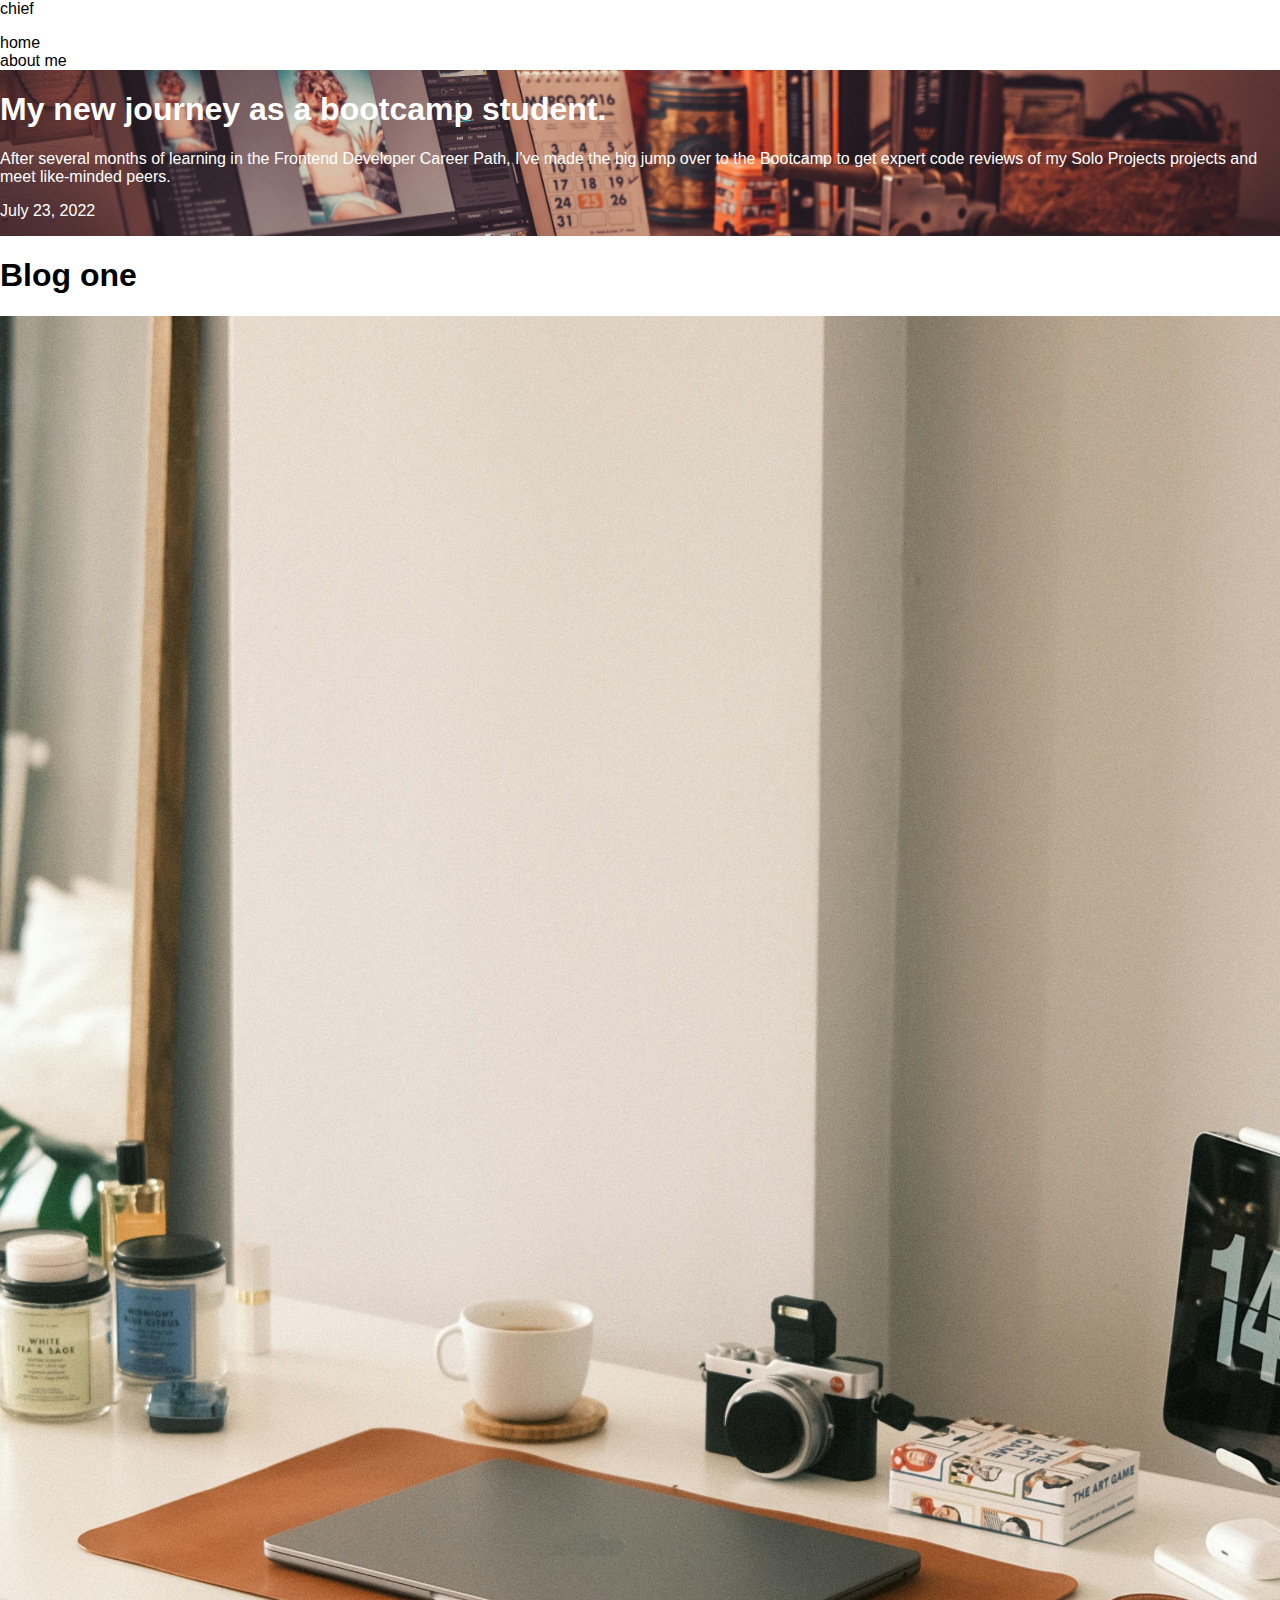
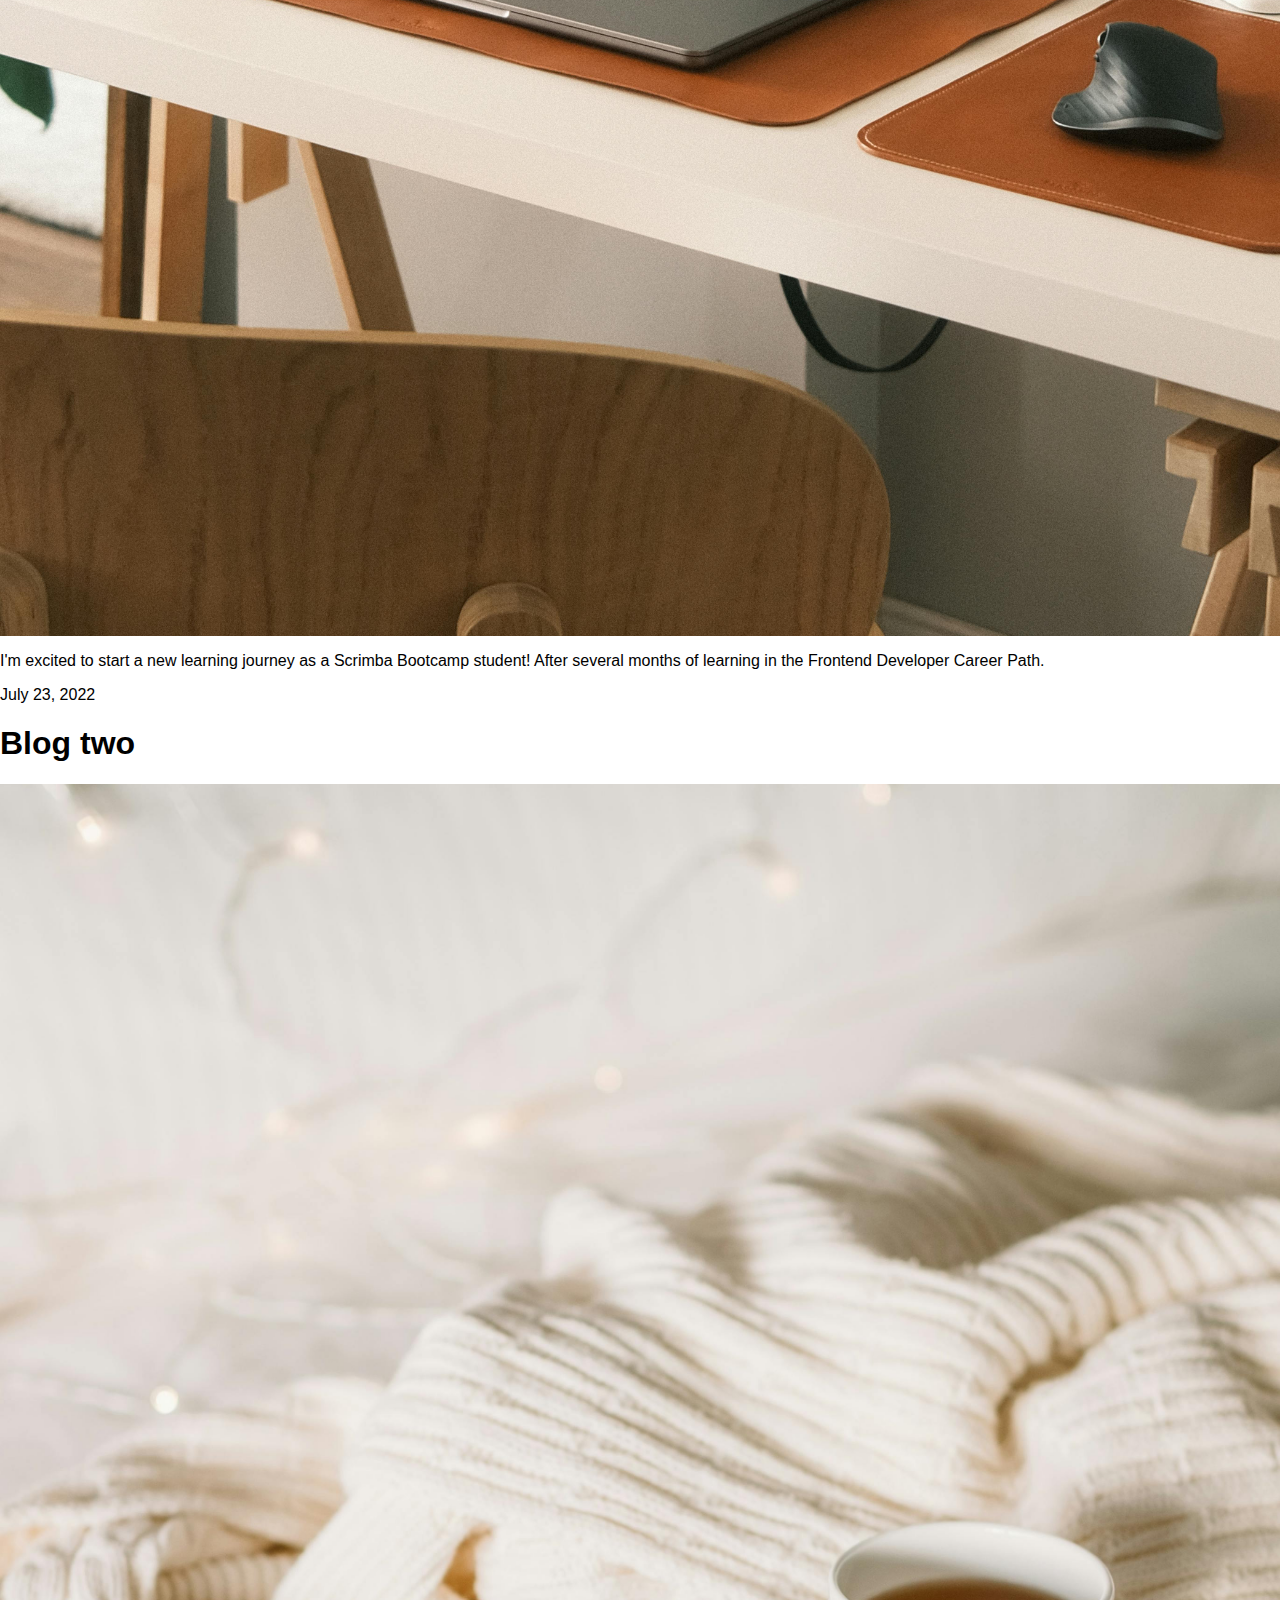
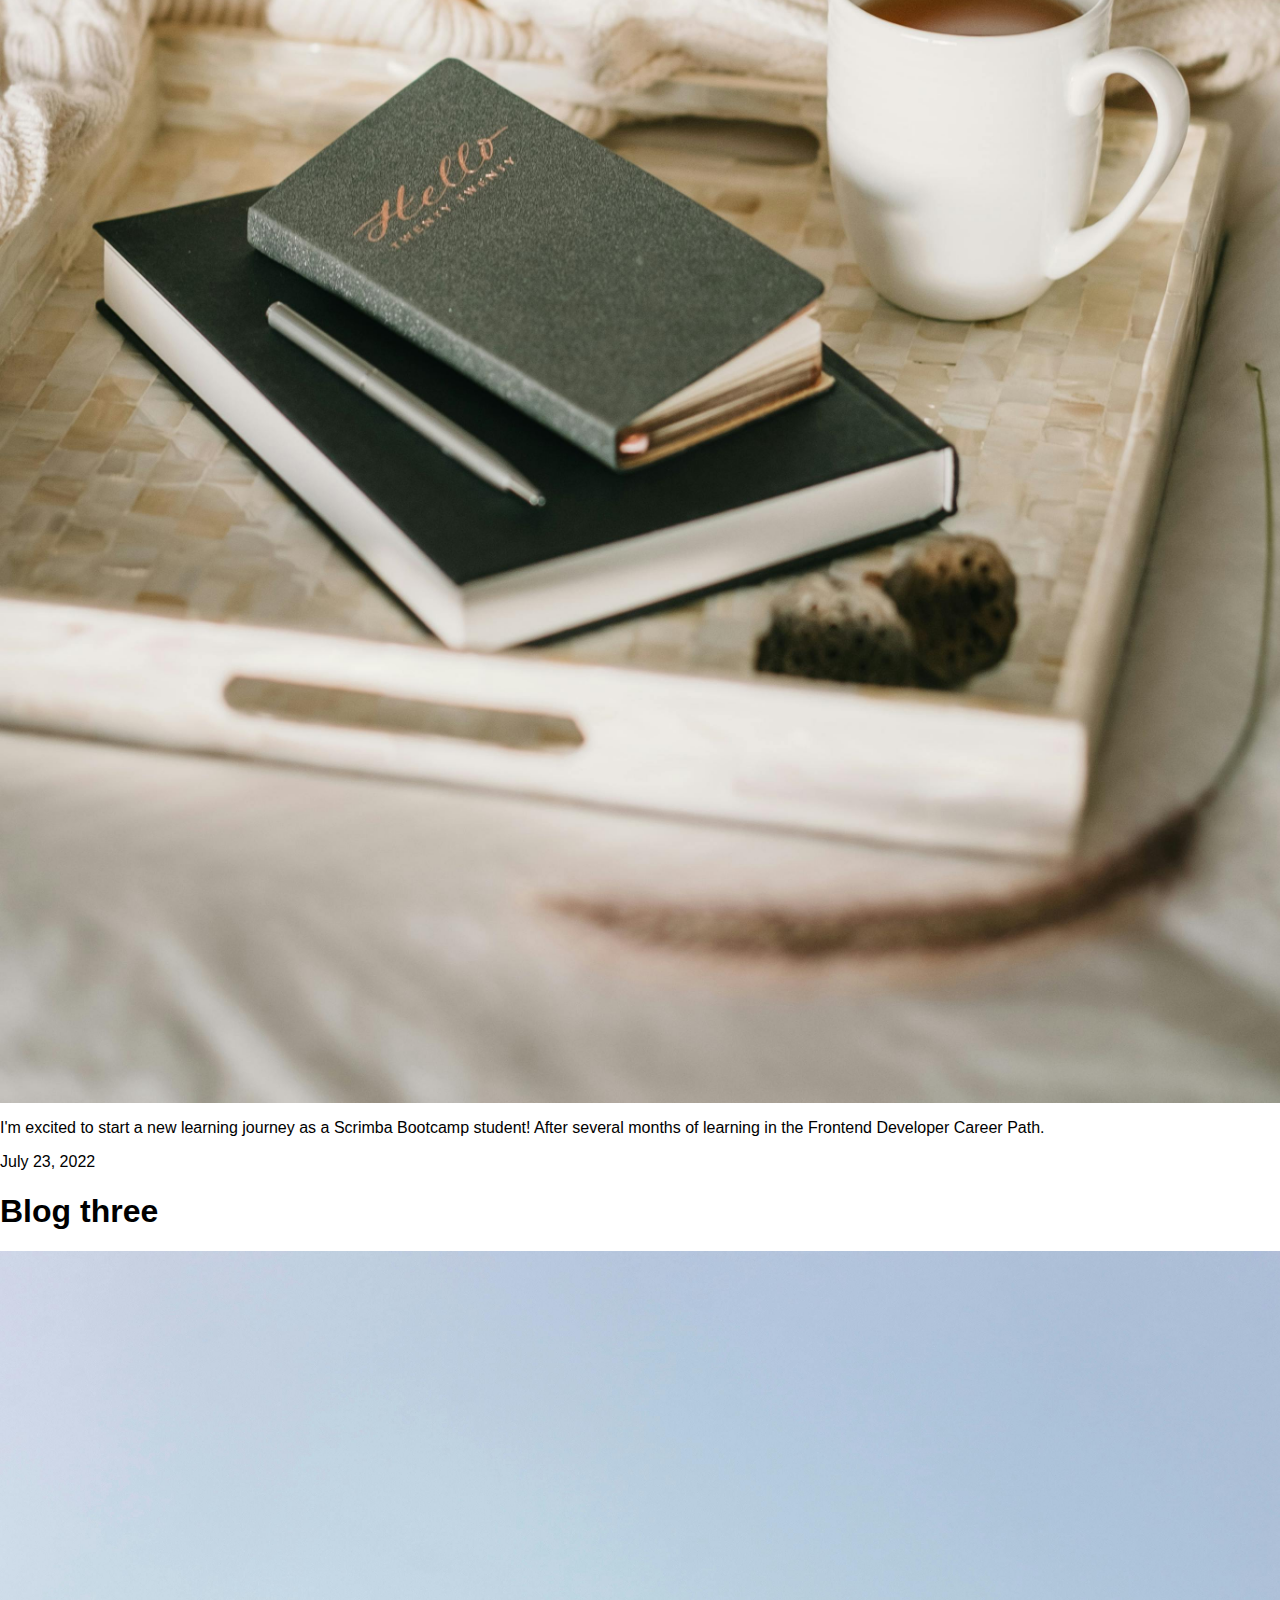
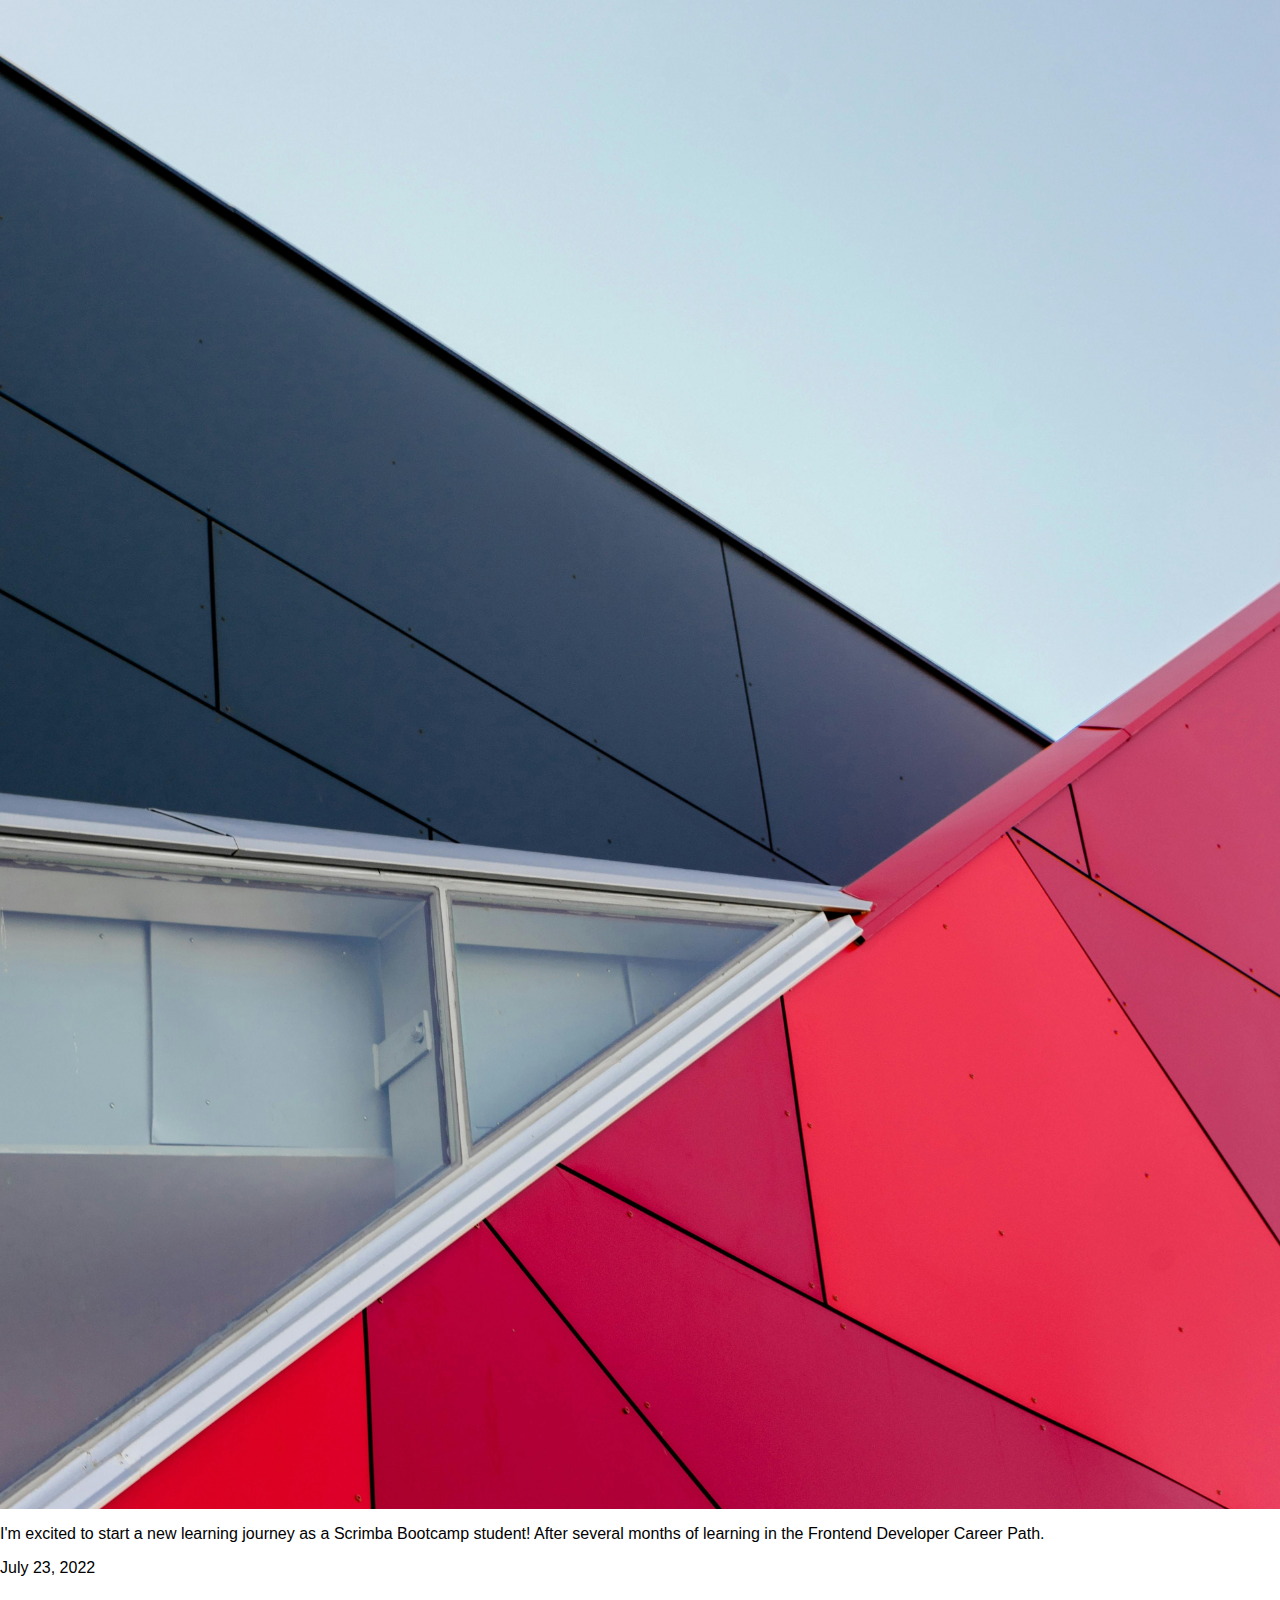
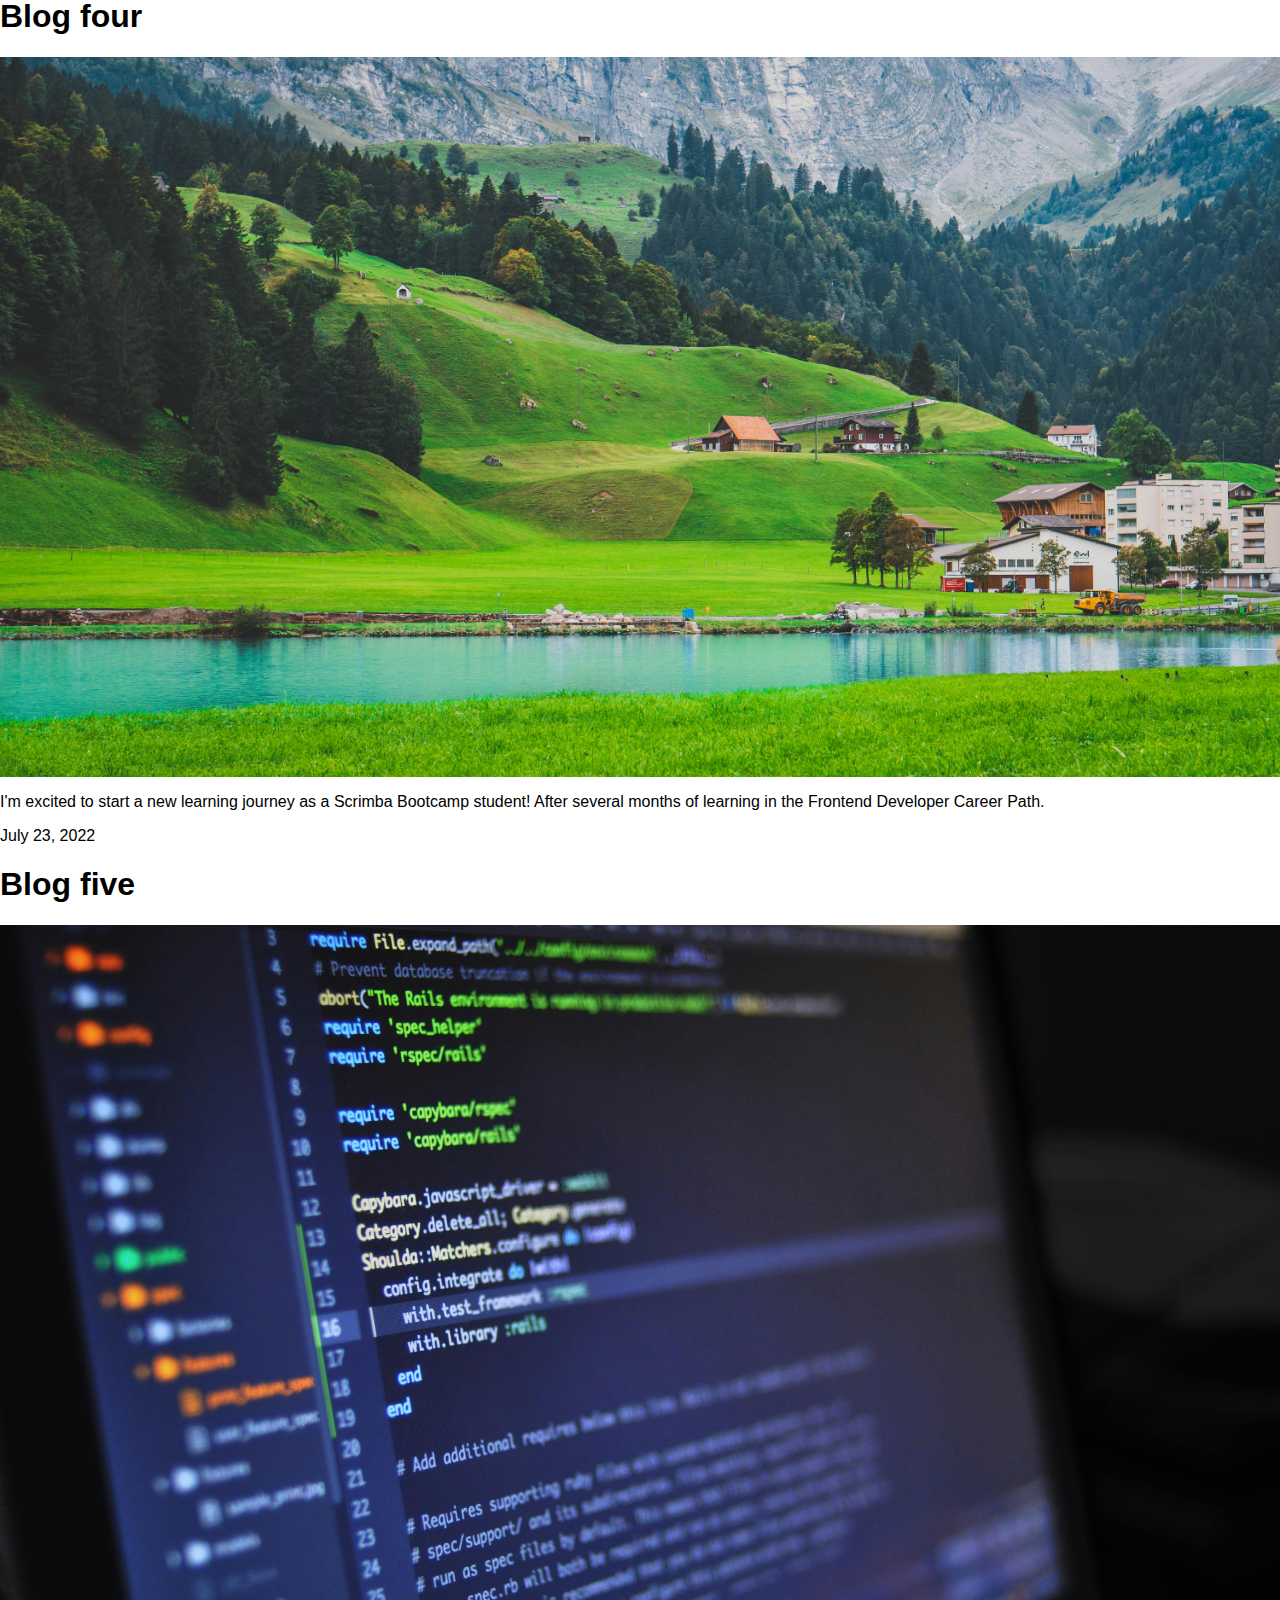
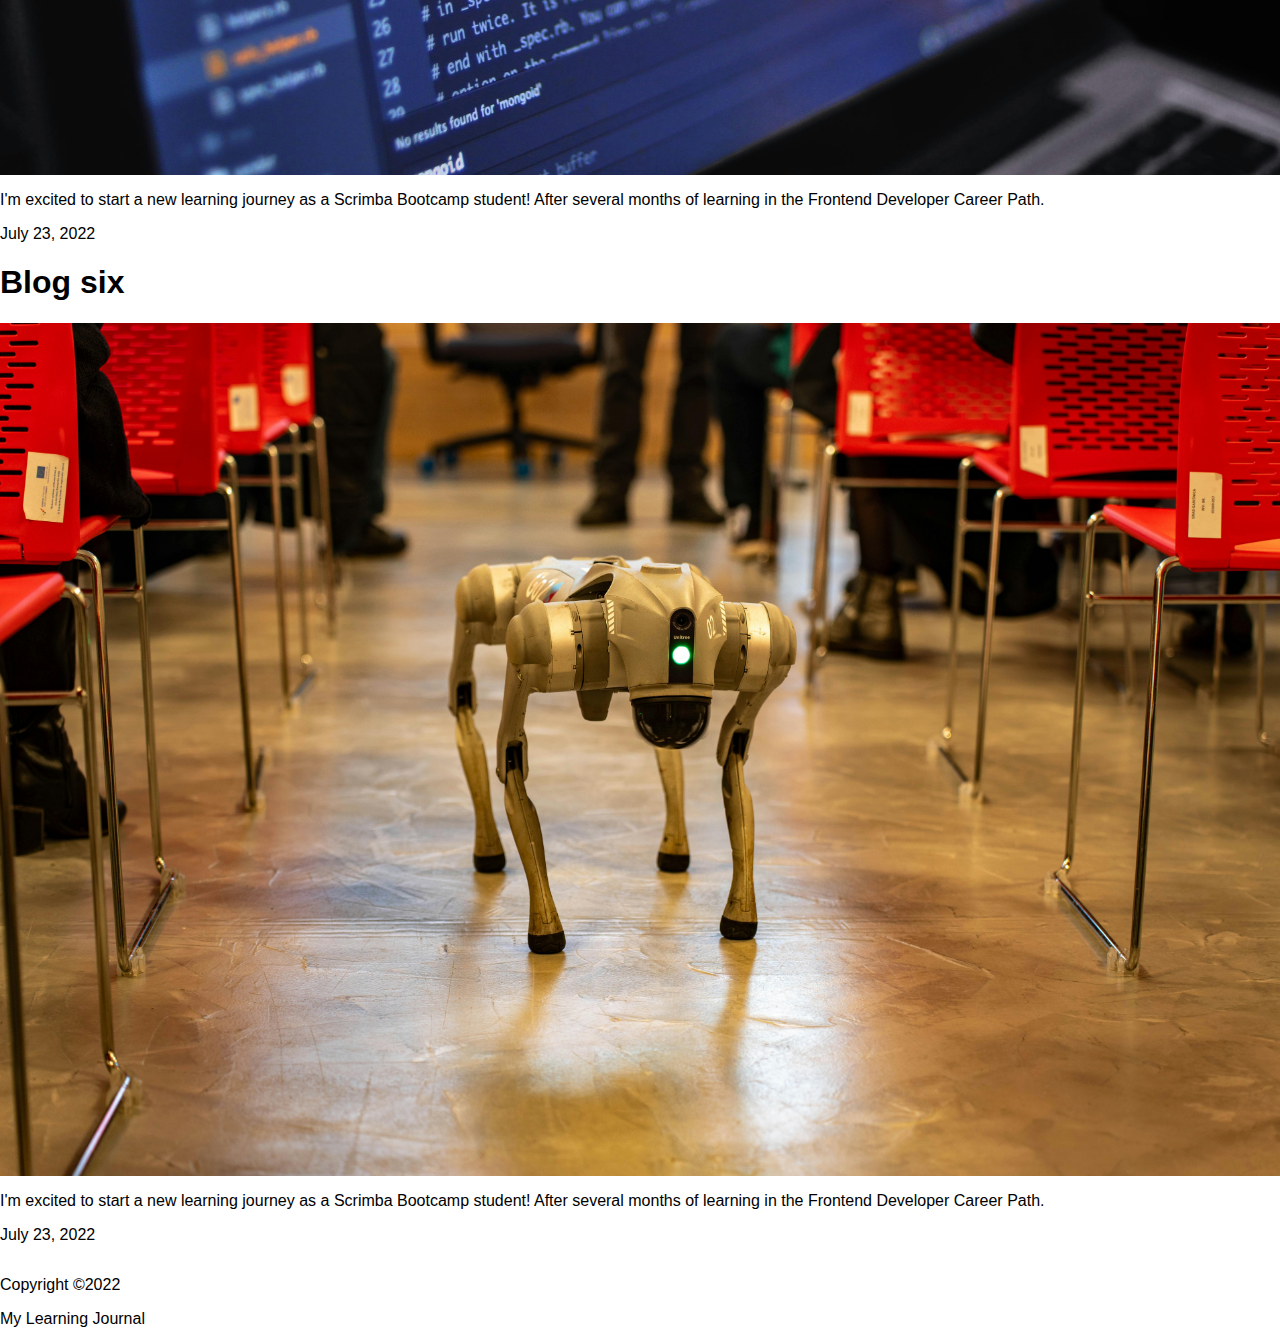
==== index.html @ 1c26752c "Added some more styles" ====
<html>
    <head>
        <meta name="viewport" content="width=device-width, initial-scale=1">
        <title>My Learning Journal</title>
        <link rel="stylesheet" href="css/style.css">
    </head>
    <body>
        <header>
            <div class="logo">
                <p>chief</p>
            </div>
            <span>
                <nav>
                    <div class="home">home</div>
                    <div class="about-me">about me</div>
                </nav>
            </span>
        </header>
        <main>
            <div class="hero">
                <h1 class="hero-heading">My new journey as a bootcamp student.</h1>
                <div class="hero-text">After several months of learning in the Frontend Developer Career Path, I've made the big jump over to the Bootcamp to get expert code reviews of my Solo Projects projects and meet like-minded peers.</div>
                <p>July 23, 2022</p>
            </div>
            <div class="posts">
                <div class="blog-post blog-post__one">
                    <h1>Blog one</h1>
                    <div class="blog-post--img__container"><img src="images/laptop-on-desk.jpg" class="blog-post__image" alt="Image of a lapton on a desk"></div>
                    <p>I'm excited to start a new learning journey as a Scrimba Bootcamp student! After several months of learning in the Frontend Developer Career Path.</p>
                    <p class="date">July 23, 2022</p>
                </div>
                <div class="blog-post blog-post__two">
                    <h1>Blog two</h1>
                    <div class="blog-post--img__container"><img src="images/journal.jpg" class="blog-post__image" alt="Image of a lapton on a desk"></div>
                    <p>I'm excited to start a new learning journey as a Scrimba Bootcamp student! After several months of learning in the Frontend Developer Career Path.</p>
                    <p class="date">July 23, 2022</p>
                </div>
                <div class="blog-post blog-post__three">
                    <h1>Blog three</h1>
                    <div class="blog-post--img__container"><img src="images/abstract.jpg" class="blog-post__image" alt="Image of a lapton on a desk"></div>
                    <p>I'm excited to start a new learning journey as a Scrimba Bootcamp student! After several months of learning in the Frontend Developer Career Path.</p>
                    <p class="date">July 23, 2022</p>
                </div>
                <div class="blog-post blog-post__four">
                    <h1>Blog four</h1>
                    <div class="blog-post--img__container"><img src="images/village.jpg" class="blog-post__image" alt="Image of a lapton on a desk"></div>
                    <p>I'm excited to start a new learning journey as a Scrimba Bootcamp student! After several months of learning in the Frontend Developer Career Path.</p>
                    <p class="date">July 23, 2022</p>
                </div>
                <div class="blog-post blog-post__five">
                    <h1>Blog five</h1>
                    <div class="blog-post--img__container"><img src="images/programming.jpg" class="blog-post__image" alt="Image of a lapton on a desk"></div>
                    <p>I'm excited to start a new learning journey as a Scrimba Bootcamp student! After several months of learning in the Frontend Developer Career Path.</p>
                    <p class="date">July 23, 2022</p>
                </div>
                <div class="blog-post blog-post__six">
                    <h1>Blog six</h1>
                    <div class="blog-post--img__container"><img src="images/robot.jpg" class="blog-post__image" alt="Image of a lapton on a desk"></div>
                    <p>I'm excited to start a new learning journey as a Scrimba Bootcamp student! After several months of learning in the Frontend Developer Career Path.</p>
                    <p class="date">July 23, 2022</p>
                </div>
            </div>
        </main>
        <footer>
            <p>Copyright &copy2022</p>
            <p>My Learning Journal</p>
        </footer>
    </body>
</html>
---- css/style.css ----
*,
*::before,
*::after {
    box-sizing: border-box;
}

html, 
body {
    font-family: 'Source Sans Pro', sans-serif;
    margin: 0;
    padding: 0;
}

main {
    display: grid;
}

.hero {
    background: url("../images/home-office.jpg") no-repeat center;
    background-size: cover;
    /* height: 300px; */
    width: 100%;
    color: white;
}

.hero-img {
    width: 100%;
}
.blog-post__image {
    width: 100%;
}
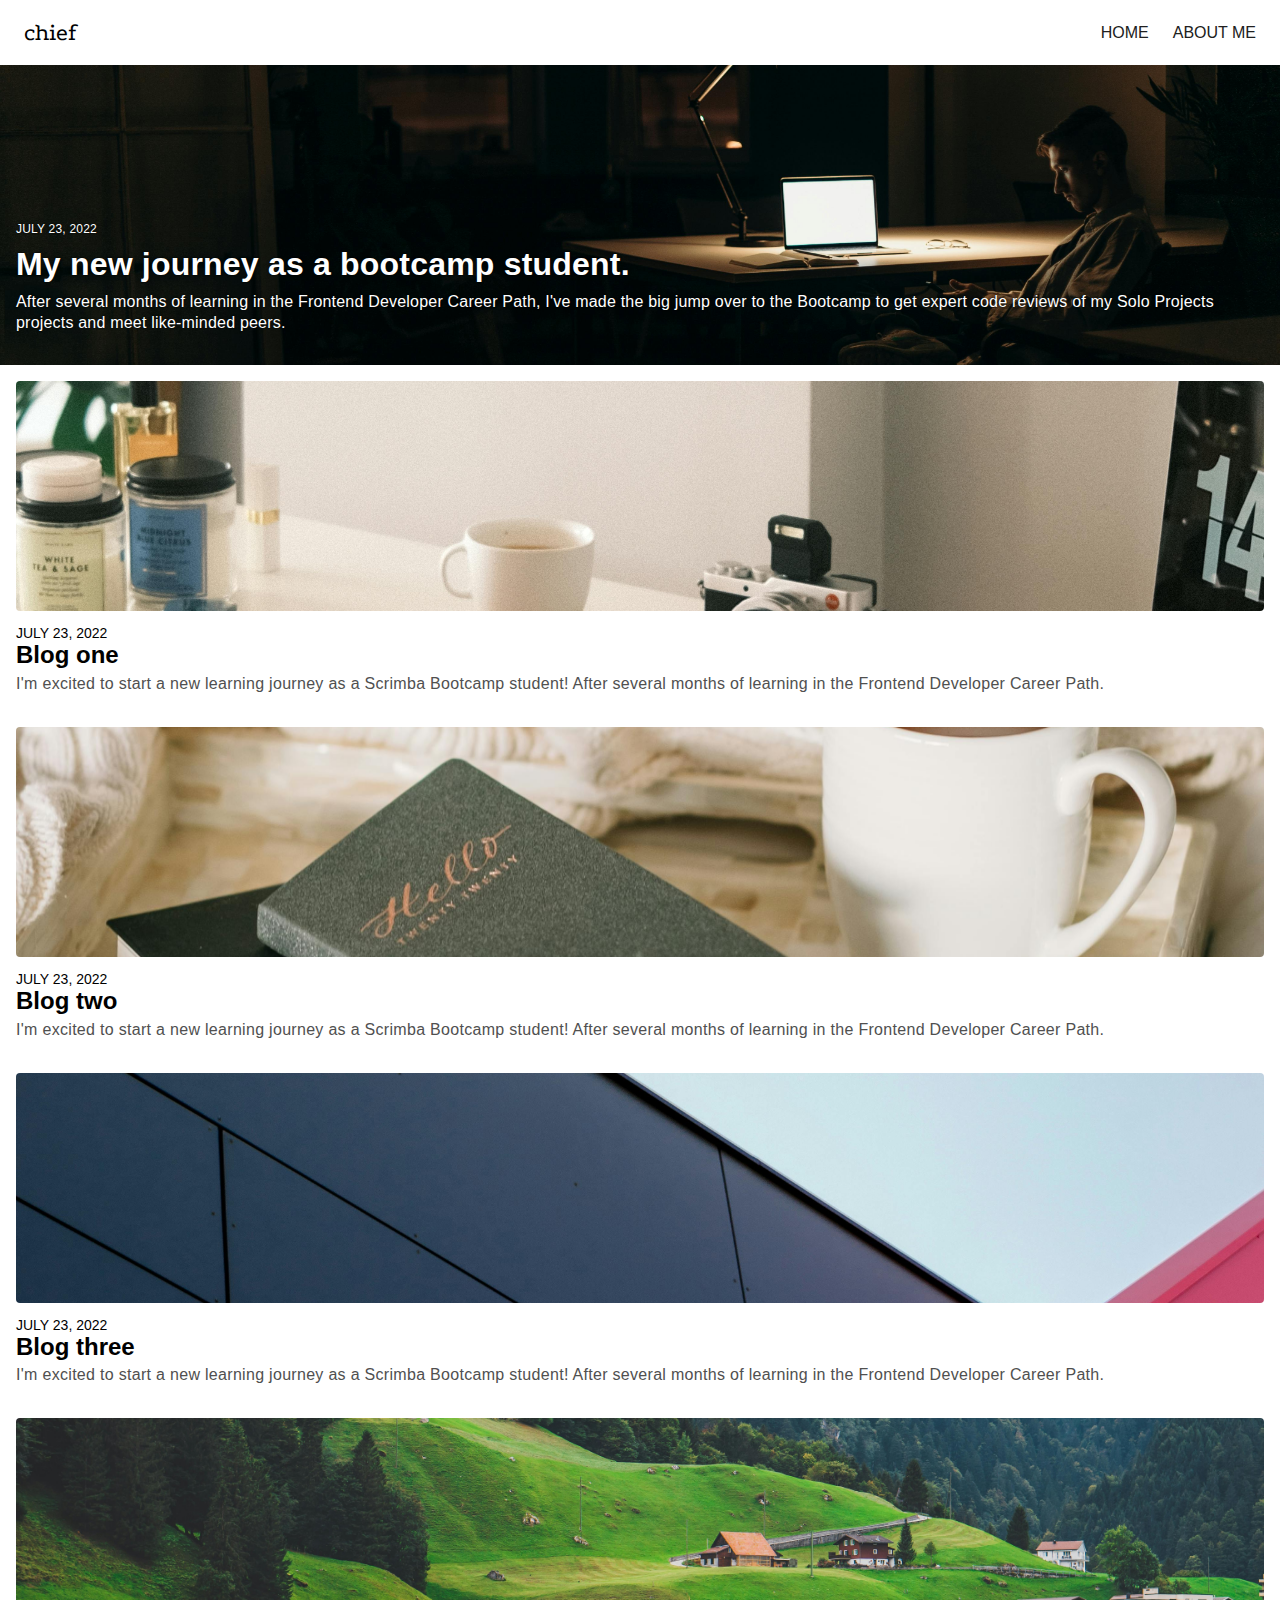
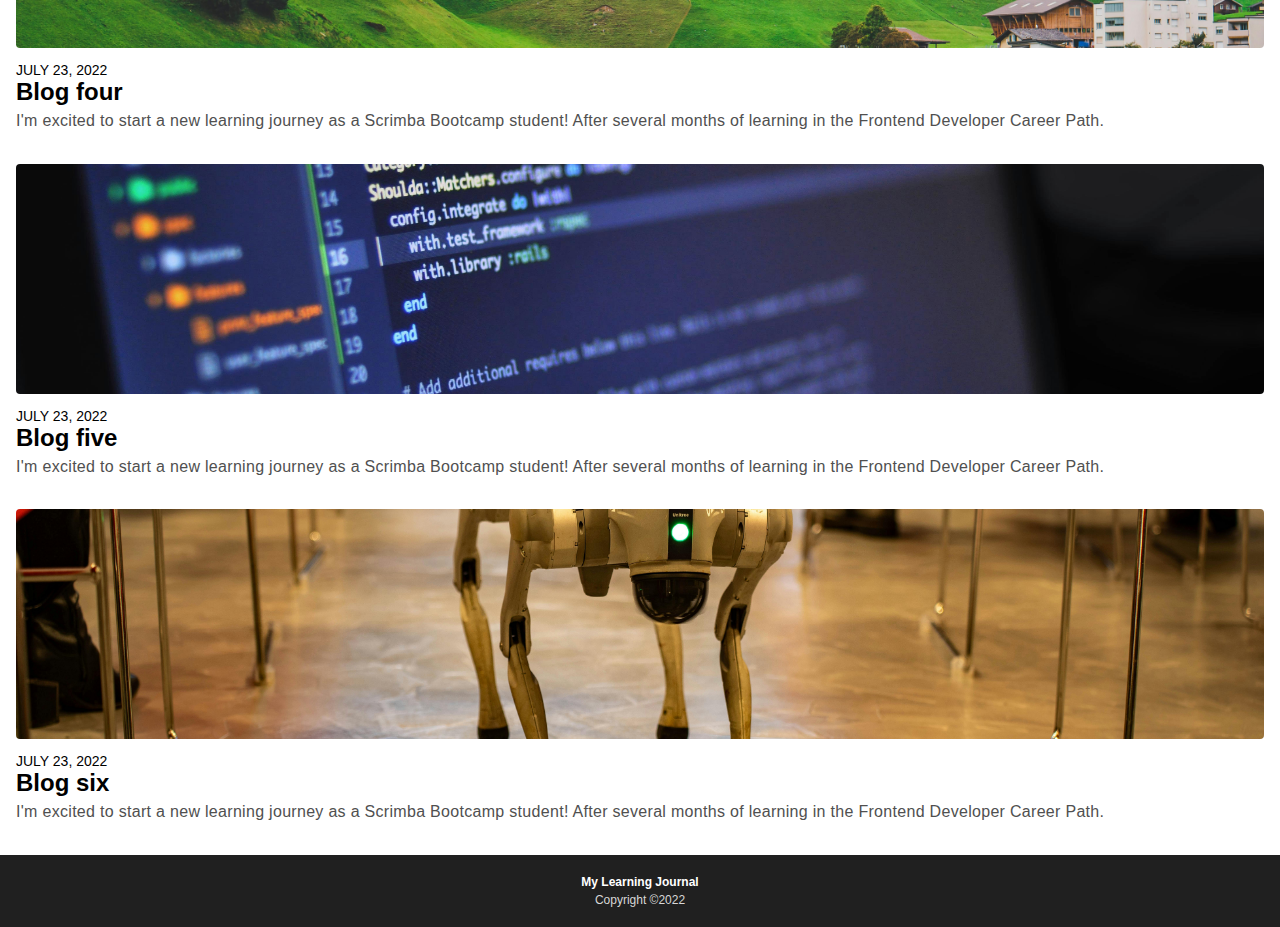
==== commit 0d53c30b: "Mobile design part done" ====
--- a/index.html
+++ b/index.html
@@ -3,67 +3,67 @@
         <meta name="viewport" content="width=device-width, initial-scale=1">
         <title>My Learning Journal</title>
         <link rel="stylesheet" href="css/style.css">
-    </head>
+        <!-- Google Fonts -->
+        <link rel="preconnect" href="https://fonts.googleapis.com">
+        <link rel="preconnect" href="https://fonts.gstatic.com" crossorigin>
+        <link href="https://fonts.googleapis.com/css2?family=Podkova:wght@400..800&display=swap" rel="stylesheet">
+    </head>  
     <body>
         <header>
-            <div class="logo">
-                <p>chief</p>
-            </div>
+            <div class="logo">chief</div>
             <span>
                 <nav>
-                    <div class="home">home</div>
-                    <div class="about-me">about me</div>
+                    <a href="#"><div class="home">home</div></a>
+                    <a href="#"><div class="about-me">about me</div></a>
                 </nav>
             </span>
         </header>
-        <main>
-            <div class="hero">
-                <h1 class="hero-heading">My new journey as a bootcamp student.</h1>
-                <div class="hero-text">After several months of learning in the Frontend Developer Career Path, I've made the big jump over to the Bootcamp to get expert code reviews of my Solo Projects projects and meet like-minded peers.</div>
-                <p>July 23, 2022</p>
+        <section class="hero">
+            <p class="hero-date">July 23, 2022</p>
+            <h1 class="hero-heading">My new journey as a bootcamp student.</h1>
+            <p class="hero-text">After several months of learning in the Frontend Developer Career Path, I've made the big jump over to the Bootcamp to get expert code reviews of my Solo Projects projects and meet like-minded peers.</p>
+        </section>
+        <main class="posts">
+            <div class="blog-post blog-post__one">
+                <div class="blog-post--img__container"><img src="images/laptop-on-desk.jpg" class="blog-post__image" alt="Image of a lapton on a desk"></div>
+                <p class="date">July 23, 2022</p>
+                <h2 class="blog-post__heading">Blog one</h2 class="blog-post__heading">
+                <p class="blog-post__text">I'm excited to start a new learning journey as a Scrimba Bootcamp student! After several months of learning in the Frontend Developer Career Path.</p>
             </div>
-            <div class="posts">
-                <div class="blog-post blog-post__one">
-                    <h1>Blog one</h1>
-                    <div class="blog-post--img__container"><img src="images/laptop-on-desk.jpg" class="blog-post__image" alt="Image of a lapton on a desk"></div>
-                    <p>I'm excited to start a new learning journey as a Scrimba Bootcamp student! After several months of learning in the Frontend Developer Career Path.</p>
-                    <p class="date">July 23, 2022</p>
-                </div>
-                <div class="blog-post blog-post__two">
-                    <h1>Blog two</h1>
-                    <div class="blog-post--img__container"><img src="images/journal.jpg" class="blog-post__image" alt="Image of a lapton on a desk"></div>
-                    <p>I'm excited to start a new learning journey as a Scrimba Bootcamp student! After several months of learning in the Frontend Developer Career Path.</p>
-                    <p class="date">July 23, 2022</p>
-                </div>
-                <div class="blog-post blog-post__three">
-                    <h1>Blog three</h1>
-                    <div class="blog-post--img__container"><img src="images/abstract.jpg" class="blog-post__image" alt="Image of a lapton on a desk"></div>
-                    <p>I'm excited to start a new learning journey as a Scrimba Bootcamp student! After several months of learning in the Frontend Developer Career Path.</p>
-                    <p class="date">July 23, 2022</p>
-                </div>
-                <div class="blog-post blog-post__four">
-                    <h1>Blog four</h1>
-                    <div class="blog-post--img__container"><img src="images/village.jpg" class="blog-post__image" alt="Image of a lapton on a desk"></div>
-                    <p>I'm excited to start a new learning journey as a Scrimba Bootcamp student! After several months of learning in the Frontend Developer Career Path.</p>
-                    <p class="date">July 23, 2022</p>
-                </div>
-                <div class="blog-post blog-post__five">
-                    <h1>Blog five</h1>
-                    <div class="blog-post--img__container"><img src="images/programming.jpg" class="blog-post__image" alt="Image of a lapton on a desk"></div>
-                    <p>I'm excited to start a new learning journey as a Scrimba Bootcamp student! After several months of learning in the Frontend Developer Career Path.</p>
-                    <p class="date">July 23, 2022</p>
-                </div>
-                <div class="blog-post blog-post__six">
-                    <h1>Blog six</h1>
-                    <div class="blog-post--img__container"><img src="images/robot.jpg" class="blog-post__image" alt="Image of a lapton on a desk"></div>
-                    <p>I'm excited to start a new learning journey as a Scrimba Bootcamp student! After several months of learning in the Frontend Developer Career Path.</p>
-                    <p class="date">July 23, 2022</p>
-                </div>
+            <div class="blog-post blog-post__two">
+                <div class="blog-post--img__container"><img src="images/journal.jpg" class="blog-post__image" alt="Image of a lapton on a desk"></div>
+                <p class="date">July 23, 2022</p>
+                <h2 class="blog-post__heading">Blog two</h2 class="blog-post__heading">
+                <p class="blog-post__text">I'm excited to start a new learning journey as a Scrimba Bootcamp student! After several months of learning in the Frontend Developer Career Path.</p>
+            </div>
+            <div class="blog-post blog-post__three">
+                <div class="blog-post--img__container"><img src="images/abstract.jpg" class="blog-post__image" alt="Image of a lapton on a desk"></div>
+                <p class="date">July 23, 2022</p>
+                <h2 class="blog-post__heading">Blog three</h2 class="blog-post__heading">
+                <p class="blog-post__text">I'm excited to start a new learning journey as a Scrimba Bootcamp student! After several months of learning in the Frontend Developer Career Path.</p>
+            </div>
+            <div class="blog-post blog-post__four">
+                <div class="blog-post--img__container"><img src="images/village.jpg" class="blog-post__image" alt="Image of a lapton on a desk"></div>
+                <p class="date">July 23, 2022</p>
+                <h2 class="blog-post__heading">Blog four</h2 class="blog-post__heading">
+                <p class="blog-post__text">I'm excited to start a new learning journey as a Scrimba Bootcamp student! After several months of learning in the Frontend Developer Career Path.</p>
+            </div>
+            <div class="blog-post blog-post__five">
+                <div class="blog-post--img__container"><img src="images/programming.jpg" class="blog-post__image" alt="Image of a lapton on a desk"></div>
+                <p class="date">July 23, 2022</p>
+                <h2 class="blog-post__heading">Blog five</h2 class="blog-post__heading">
+                <p class="blog-post__text">I'm excited to start a new learning journey as a Scrimba Bootcamp student! After several months of learning in the Frontend Developer Career Path.</p>
+            </div>
+            <div class="blog-post blog-post__six">
+                <div class="blog-post--img__container"><img src="images/robot.jpg" class="blog-post__image" alt="Image of a lapton on a desk"></div>
+                <p class="date">July 23, 2022</p>
+                <h2 class="blog-post__heading">Blog six</h2 class="blog-post__heading">
+                <p class="blog-post__text">I'm excited to start a new learning journey as a Scrimba Bootcamp student! After several months of learning in the Frontend Developer Career Path.</p>
             </div>
         </main>
         <footer>
-            <p>Copyright &copy2022</p>
-            <p>My Learning Journal</p>
+            <h4>My Learning Journal</h4>
+            <p class="copyright">Copyright &copy2022</p>
         </footer>
     </body>
 </html>--- a/css/style.css
+++ b/css/style.css
@@ -11,21 +11,153 @@
     padding: 0;
 }
 
-main {
+nav {
+    display: flex;
+    gap: 1.5em;
+    text-transform: uppercase;
+}
+
+header {
+    display: flex;
+    justify-content: space-between;
+    align-items: center;
+    width: 100%;
+    padding: 1.2em 1.5em;
+}
+
+a {
+    text-decoration: none;
+    color: #202020;
+}
+
+.posts {
     display: grid;
+    grid-template-columns: 1em 1fr 1em;
+    grid-template-areas:
+        ".... .... ...."
+        ".... blog1 ...."
+        ".... blog2 ...."
+        ".... blog3 ...."
+        ".... blog4 ...."
+        ".... blog5 ...."
+        ".... blog6 ...."
+        ".... .... ....";
+    gap: 1em 0;
+}
+
+footer {
+    width: 100%;
+    background-color: #202020;
+    color: white;
+    text-align: center;
+    align-content: center;
+    padding: 1.5em;
+    line-height: .5;
+}
+
+footer> * {
+    font-size: .75em;
+    margin: 0;
+}
+
+.copyright {
+    color: #D7D7D7;
+    margin-top: 1em;
+}
+ 
+.blog-post__one {
+    grid-area: blog1;
+}
+
+.blog-post__two {
+    grid-area: blog2;
+}
+
+.blog-post__three {
+    grid-area: blog3;
+}
+
+.blog-post__four {
+    grid-area: blog4;
+}
+
+.blog-post__five {
+    grid-area: blog5;
+}
+
+.blog-post__six {
+    grid-area: blog6;
+}
+
+.logo {
+    font-size: 1.5em;
+    font-family: "Podkova", serif;
 }
 
 .hero {
     background: url("../images/home-office.jpg") no-repeat center;
     background-size: cover;
-    /* height: 300px; */
     width: 100%;
     color: white;
+    height: 300px;
+    padding: 1em;
+    display: flex;
+    flex-direction: column;
+    justify-content: flex-end;
+    text-shadow: 0px 0px 2px #000;
+    line-height: 1.3;
+    letter-spacing: .2;
 }
 
-.hero-img {
+.hero-date {
+    font-size: .75em;
+    text-transform: uppercase;
+    margin: 0 0 8px 0;
+}
+
+.hero-heading {
+    margin: 0;
+    font-size: 2em;
+    line-height: 1.2;
+}
+
+.hero-text {
+    margin-top: 8px;
+}
+
+.blog-post {
+    font-family: "Roboto", sans-serif;
+}
+
+.blog-post--img__container {
     width: 100%;
+    height: 230px;
+    display: flex;
+    align-items: center;
+    justify-content: center;
 }
+
 .blog-post__image {
+    border-radius: 4px;
     width: 100%;
+    height: 100%;
+    object-fit:cover;
+}
+
+.blog-post__heading {
+    margin: 0;
+    font-size: 1.5em;
+}
+
+.date {
+    margin-bottom: 0;
+    text-transform: uppercase;
+    font-size: .875em;
+}
+
+.blog-post__text {
+    margin: .3em 0 1em;
+    line-height: 1.3;
+    letter-spacing: .3;
+    color: #505050;
 }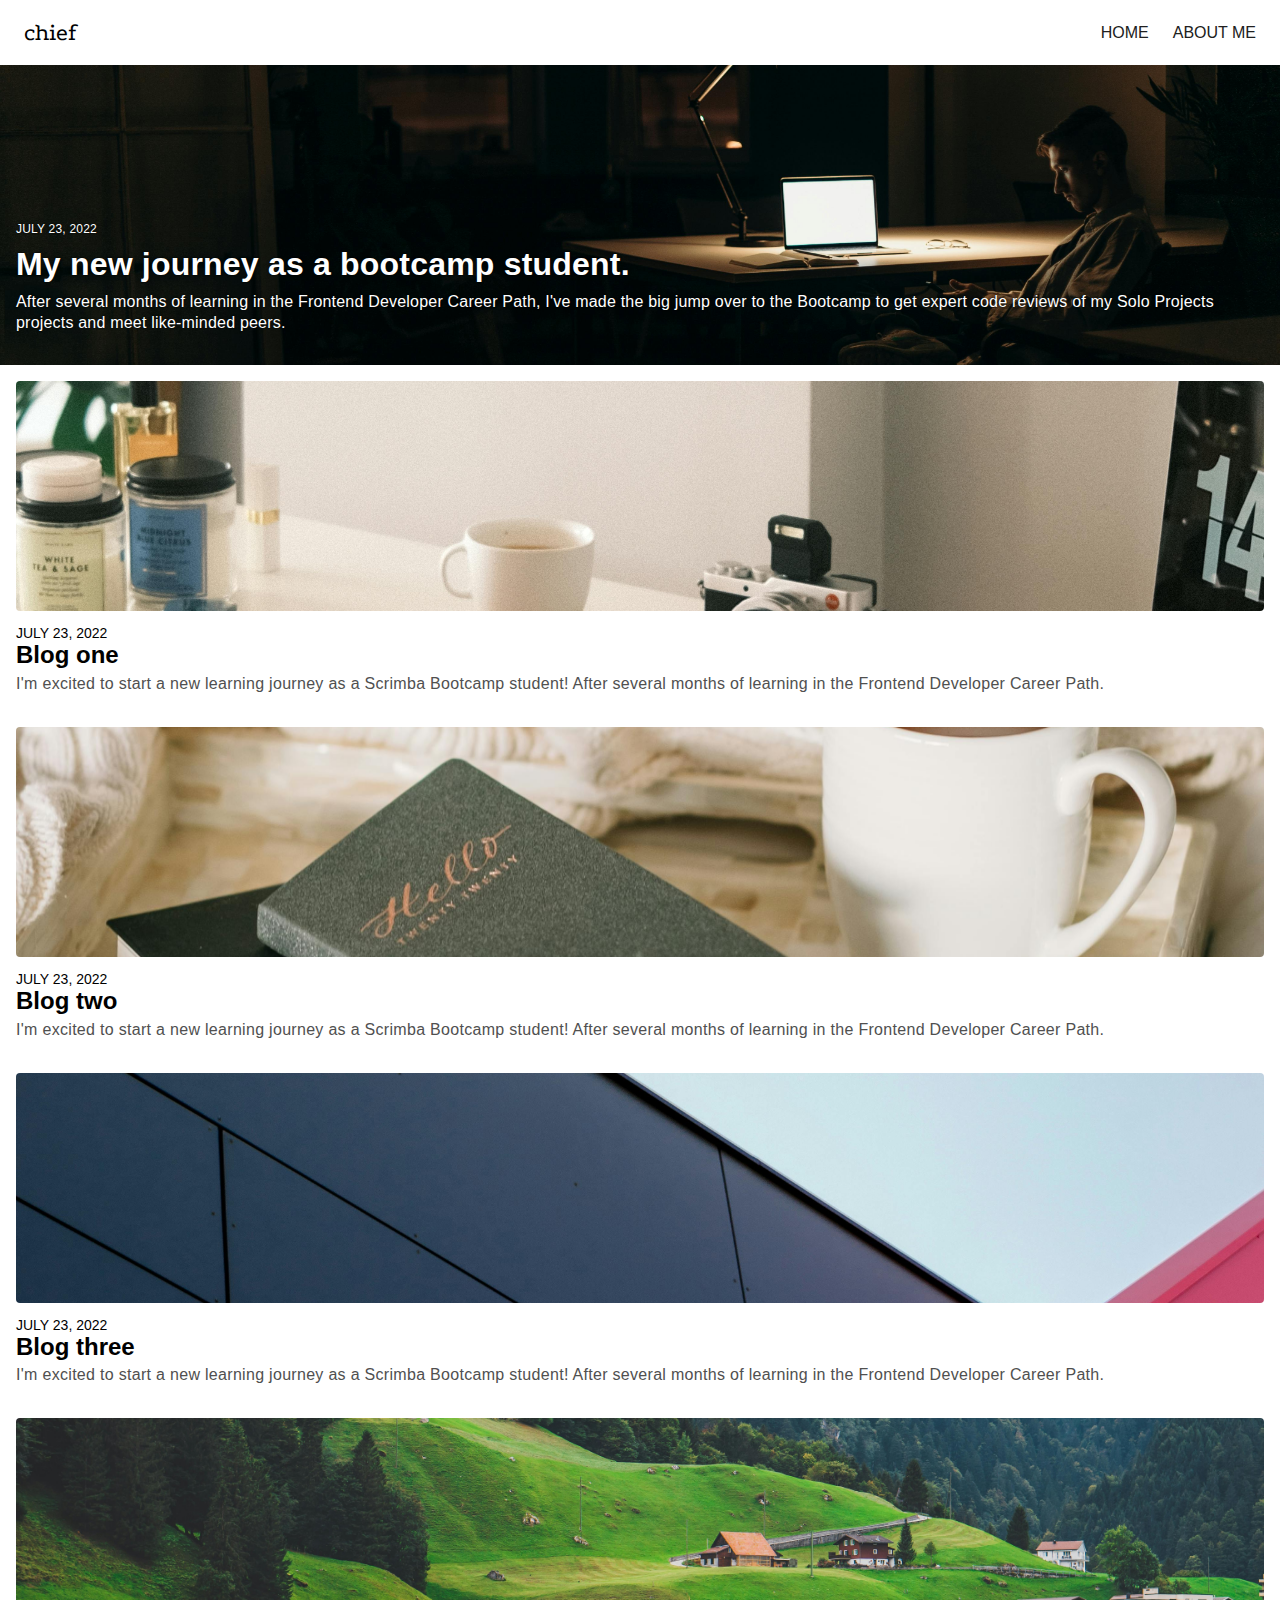
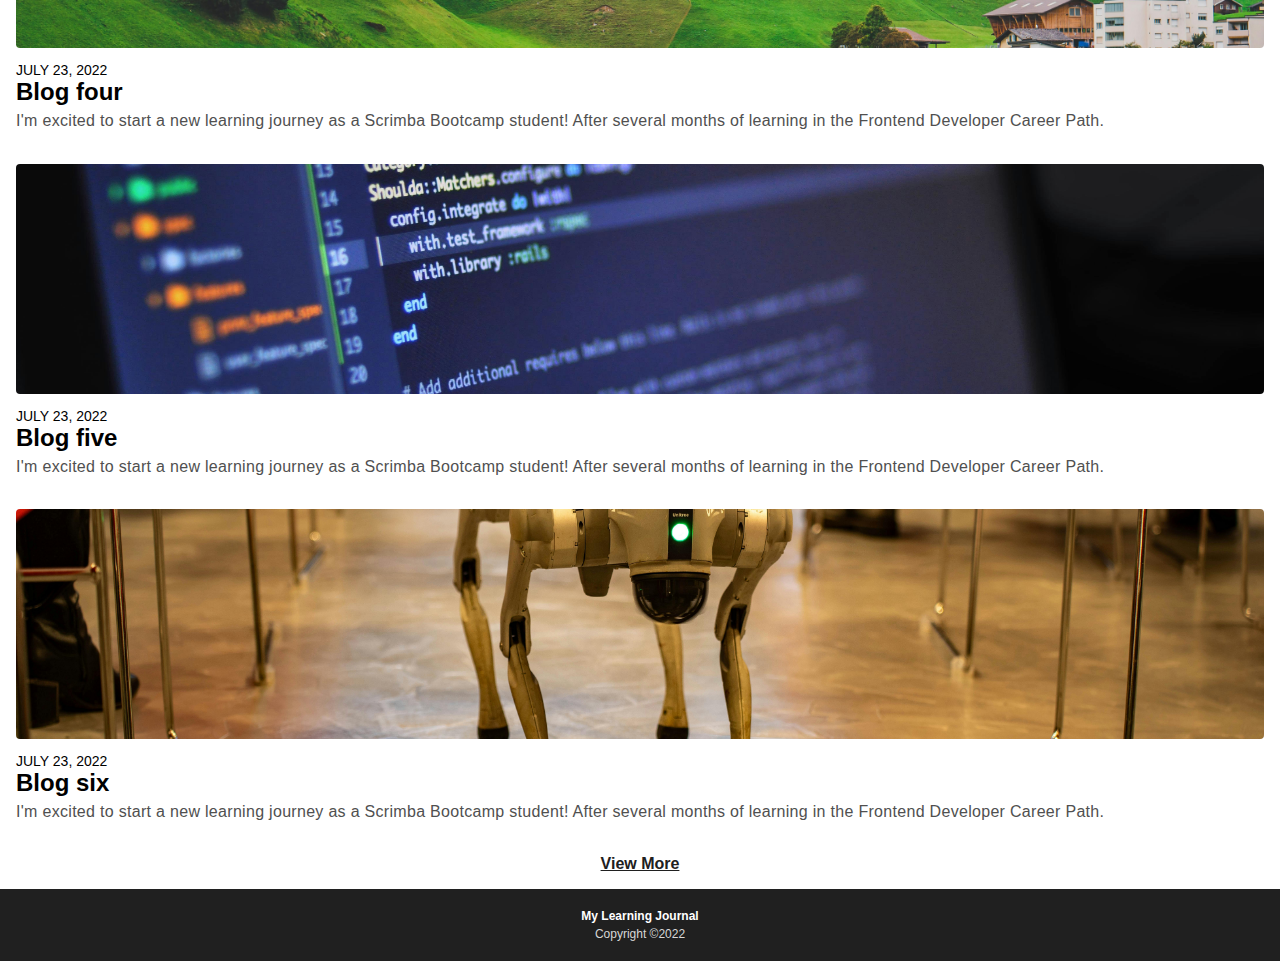
==== commit f15f8db1: "Added the 'view-more' button" ====
--- a/index.html
+++ b/index.html
@@ -60,6 +60,7 @@
                 <h2 class="blog-post__heading">Blog six</h2 class="blog-post__heading">
                 <p class="blog-post__text">I'm excited to start a new learning journey as a Scrimba Bootcamp student! After several months of learning in the Frontend Developer Career Path.</p>
             </div>
+            <a href="#" class="view-more">View More</a>
         </main>
         <footer>
             <h4>My Learning Journal</h4>
--- a/css/style.css
+++ b/css/style.css
@@ -41,6 +41,7 @@
         ".... blog4 ...."
         ".... blog5 ...."
         ".... blog6 ...."
+        ".... viewM ...."
         ".... .... ....";
     gap: 1em 0;
 }
@@ -160,4 +161,11 @@
     line-height: 1.3;
     letter-spacing: .3;
     color: #505050;
+}
+
+.view-more {
+    grid-area: viewM;
+    text-align: center;
+    font-weight: bold;
+    text-decoration: underline;
 }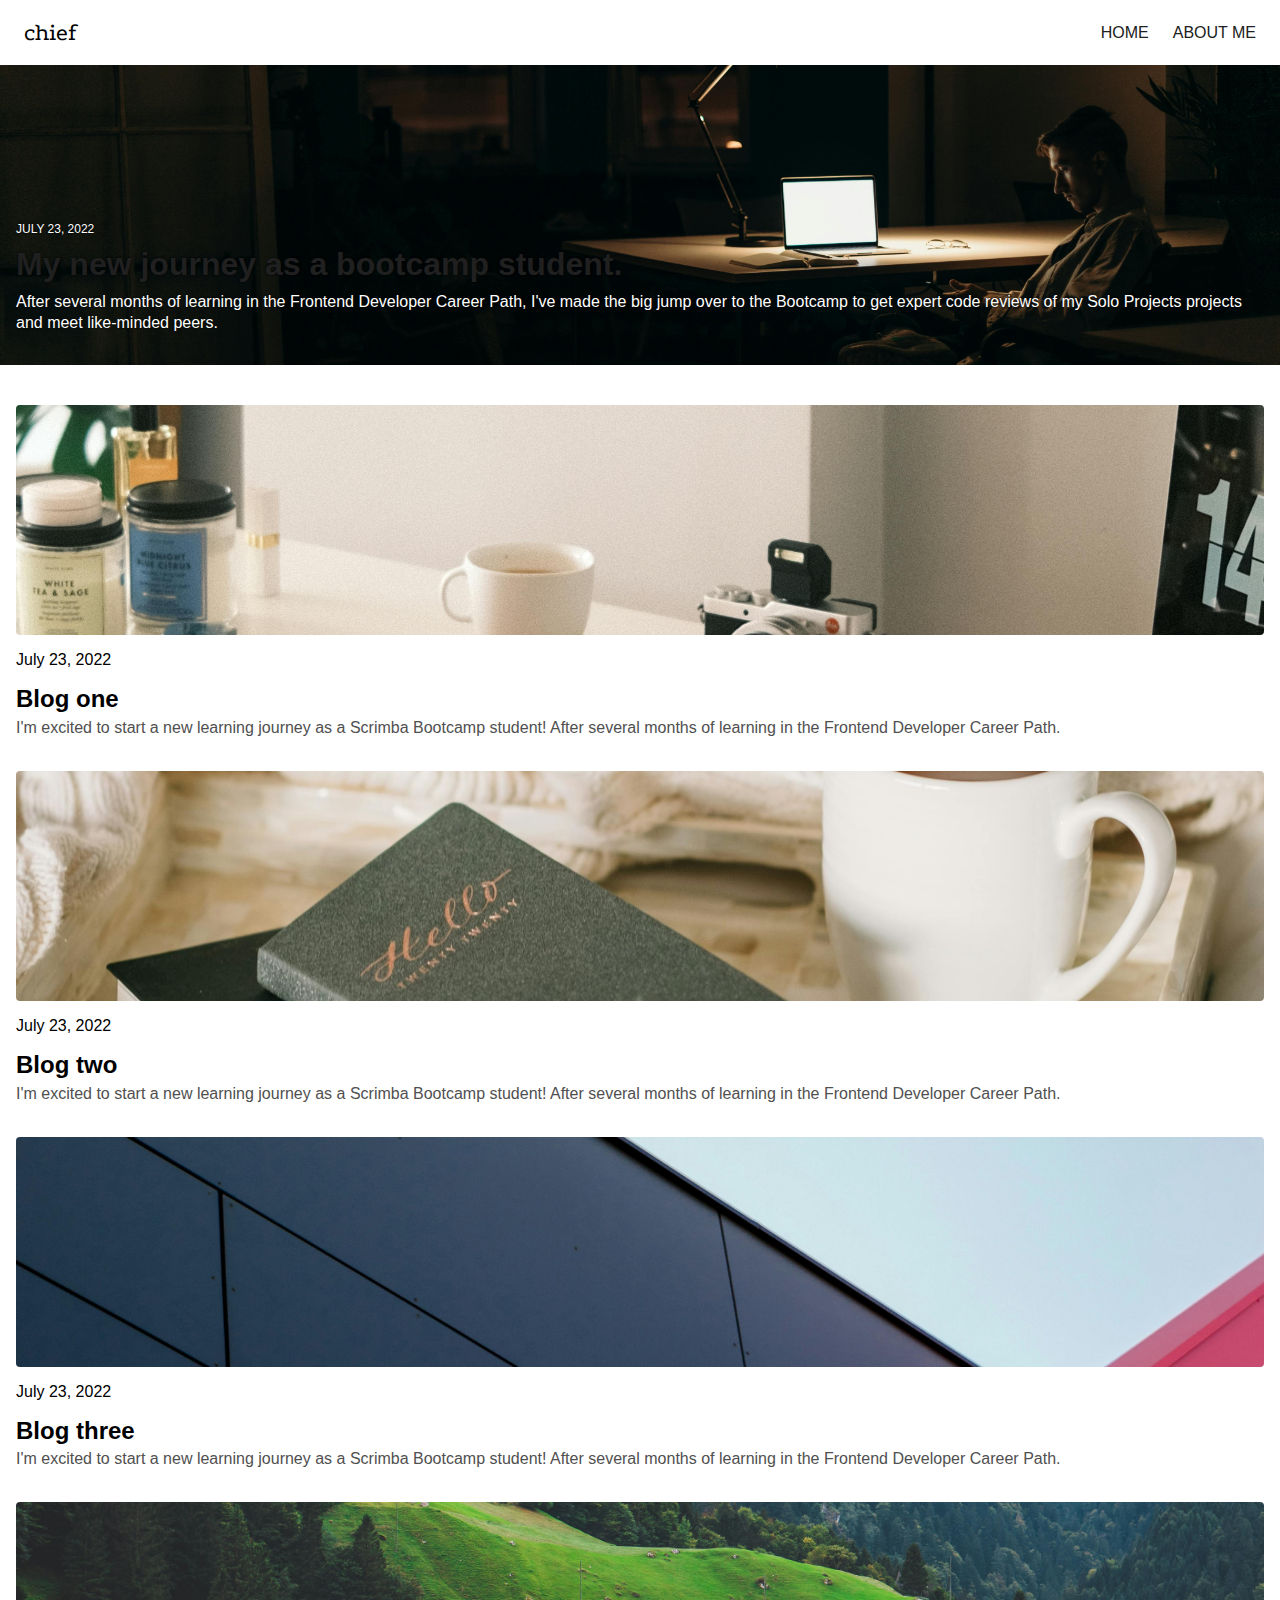
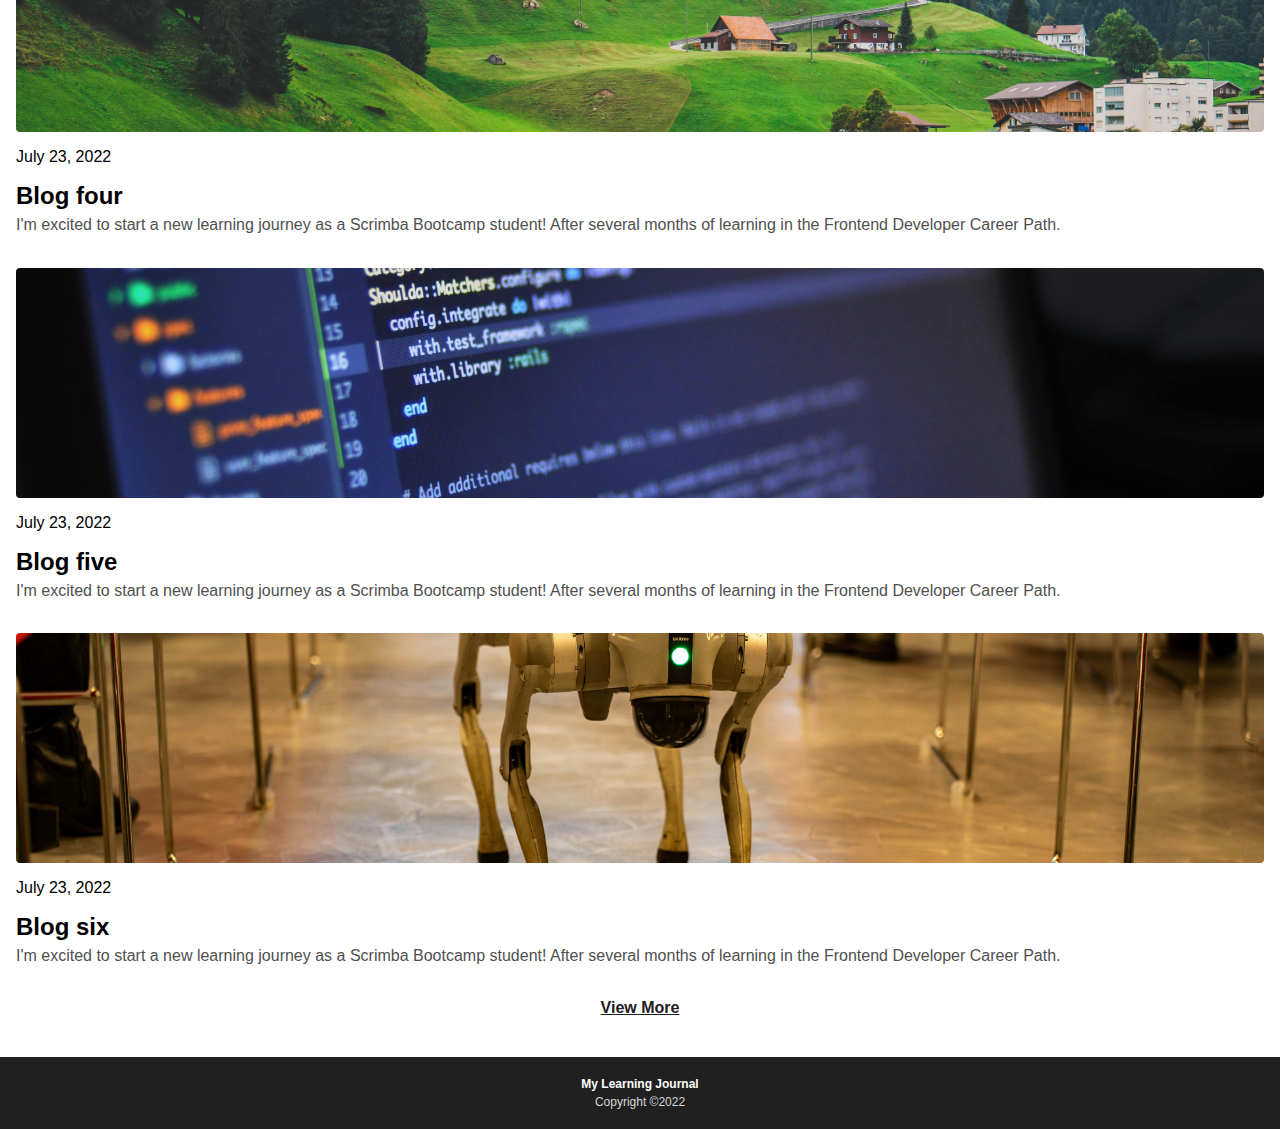
==== commit 632ec98e: "Added the myJourneyPost as well as the styles for the page. Connected it to the index page too." ====
--- a/index.html
+++ b/index.html
@@ -1,4 +1,5 @@
-<html>
+<!DOCTYPE html>
+<html lang="en">
     <head>
         <meta name="viewport" content="width=device-width, initial-scale=1">
         <title>My Learning Journal</title>
@@ -20,43 +21,43 @@
         </header>
         <section class="hero">
             <p class="hero-date">July 23, 2022</p>
-            <h1 class="hero-heading">My new journey as a bootcamp student.</h1>
+            <h1 class="hero-heading"><a href="./pages/myJourneyPost.html">My new journey as a bootcamp student.</a></h1>
             <p class="hero-text">After several months of learning in the Frontend Developer Career Path, I've made the big jump over to the Bootcamp to get expert code reviews of my Solo Projects projects and meet like-minded peers.</p>
         </section>
         <main class="posts">
             <div class="blog-post blog-post__one">
                 <div class="blog-post--img__container"><img src="images/laptop-on-desk.jpg" class="blog-post__image" alt="Image of a lapton on a desk"></div>
-                <p class="date">July 23, 2022</p>
+                <p class="blog-post__date">July 23, 2022</p>
                 <h2 class="blog-post__heading">Blog one</h2 class="blog-post__heading">
                 <p class="blog-post__text">I'm excited to start a new learning journey as a Scrimba Bootcamp student! After several months of learning in the Frontend Developer Career Path.</p>
             </div>
             <div class="blog-post blog-post__two">
                 <div class="blog-post--img__container"><img src="images/journal.jpg" class="blog-post__image" alt="Image of a lapton on a desk"></div>
-                <p class="date">July 23, 2022</p>
+                <p class="blog-post__date">July 23, 2022</p>
                 <h2 class="blog-post__heading">Blog two</h2 class="blog-post__heading">
                 <p class="blog-post__text">I'm excited to start a new learning journey as a Scrimba Bootcamp student! After several months of learning in the Frontend Developer Career Path.</p>
             </div>
             <div class="blog-post blog-post__three">
                 <div class="blog-post--img__container"><img src="images/abstract.jpg" class="blog-post__image" alt="Image of a lapton on a desk"></div>
-                <p class="date">July 23, 2022</p>
+                <p class="blog-post__date">July 23, 2022</p>
                 <h2 class="blog-post__heading">Blog three</h2 class="blog-post__heading">
                 <p class="blog-post__text">I'm excited to start a new learning journey as a Scrimba Bootcamp student! After several months of learning in the Frontend Developer Career Path.</p>
             </div>
             <div class="blog-post blog-post__four">
                 <div class="blog-post--img__container"><img src="images/village.jpg" class="blog-post__image" alt="Image of a lapton on a desk"></div>
-                <p class="date">July 23, 2022</p>
+                <p class="blog-post__date">July 23, 2022</p>
                 <h2 class="blog-post__heading">Blog four</h2 class="blog-post__heading">
                 <p class="blog-post__text">I'm excited to start a new learning journey as a Scrimba Bootcamp student! After several months of learning in the Frontend Developer Career Path.</p>
             </div>
             <div class="blog-post blog-post__five">
                 <div class="blog-post--img__container"><img src="images/programming.jpg" class="blog-post__image" alt="Image of a lapton on a desk"></div>
-                <p class="date">July 23, 2022</p>
+                <p class="blog-post__date">July 23, 2022</p>
                 <h2 class="blog-post__heading">Blog five</h2 class="blog-post__heading">
                 <p class="blog-post__text">I'm excited to start a new learning journey as a Scrimba Bootcamp student! After several months of learning in the Frontend Developer Career Path.</p>
             </div>
             <div class="blog-post blog-post__six">
                 <div class="blog-post--img__container"><img src="images/robot.jpg" class="blog-post__image" alt="Image of a lapton on a desk"></div>
-                <p class="date">July 23, 2022</p>
+                <p class="blog-post__date">July 23, 2022</p>
                 <h2 class="blog-post__heading">Blog six</h2 class="blog-post__heading">
                 <p class="blog-post__text">I'm excited to start a new learning journey as a Scrimba Bootcamp student! After several months of learning in the Frontend Developer Career Path.</p>
             </div>
--- a/css/style.css
+++ b/css/style.css
@@ -44,6 +44,7 @@
         ".... viewM ...."
         ".... .... ....";
     gap: 1em 0;
+    margin: 1.5em 0;
 }
 
 footer {
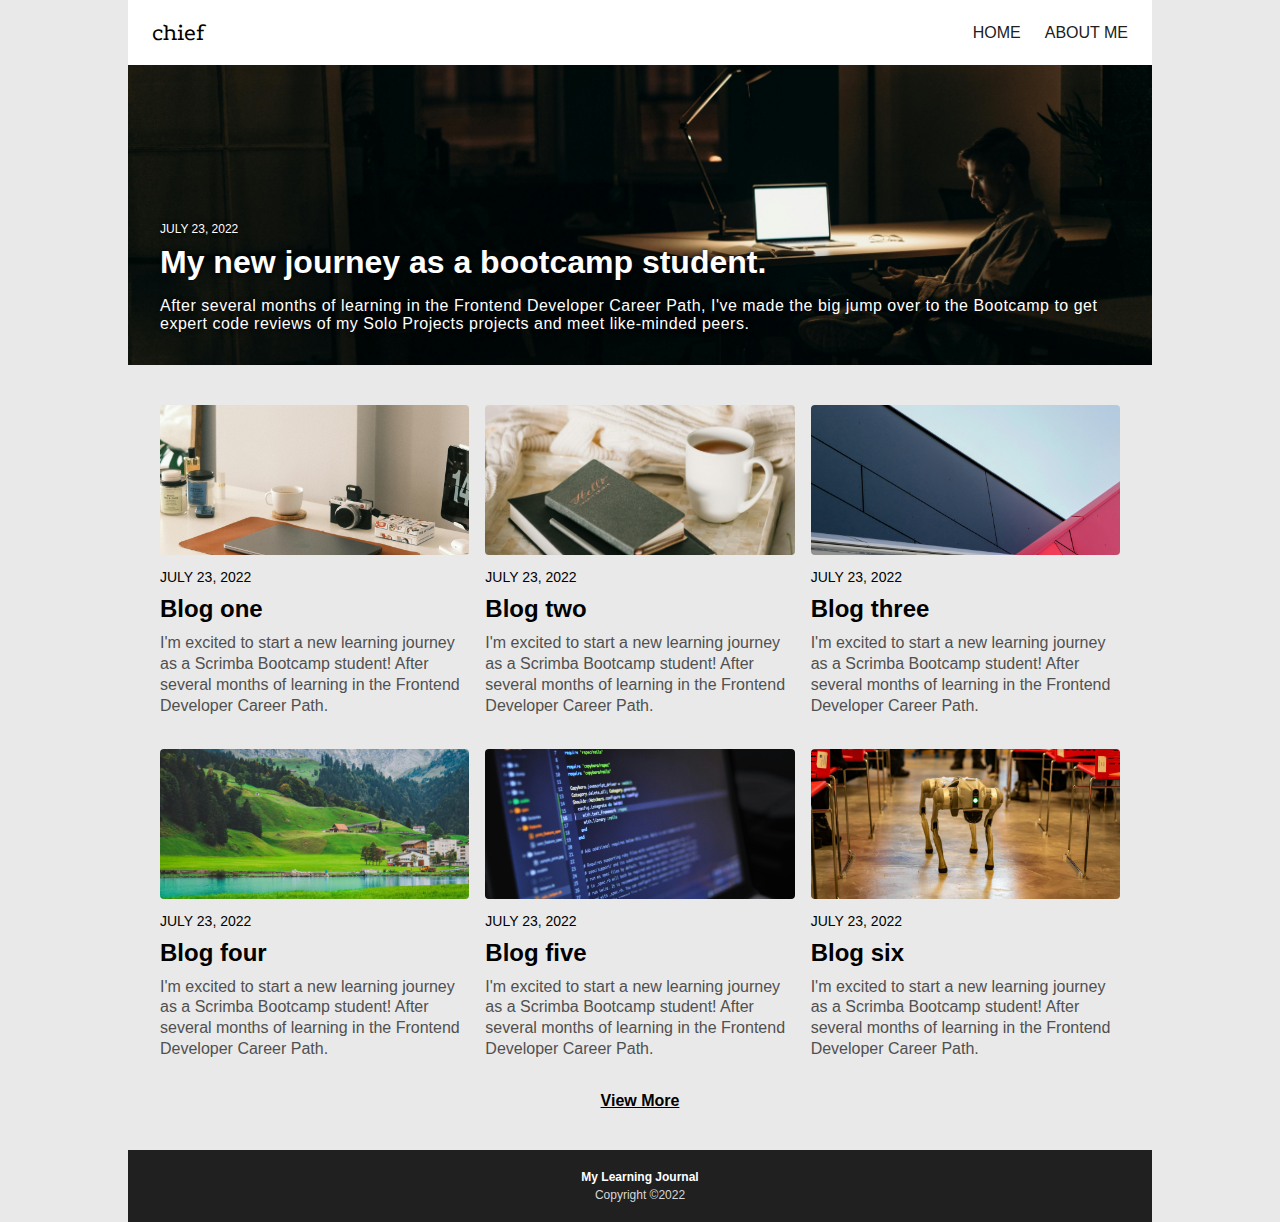
==== commit 9fb3a19d: "Large screen home-page done" ====
--- a/index.html
+++ b/index.html
@@ -14,19 +14,21 @@
             <div class="logo">chief</div>
             <span>
                 <nav>
-                    <a href="#"><div class="home">home</div></a>
-                    <a href="#"><div class="about-me">about me</div></a>
+                    <a href="index.html"><div class="home">home</div></a>
+                    <a href="pages/aboutMe.html"><div class="about-me">about me</div></a>
                 </nav>
             </span>
         </header>
-        <section class="hero">
-            <p class="hero-date">July 23, 2022</p>
-            <h1 class="hero-heading"><a href="./pages/myJourneyPost.html">My new journey as a bootcamp student.</a></h1>
-            <p class="hero-text">After several months of learning in the Frontend Developer Career Path, I've made the big jump over to the Bootcamp to get expert code reviews of my Solo Projects projects and meet like-minded peers.</p>
+        <section class="wrapper">
+            <div class="hero">
+                <p class="hero-date">July 23, 2022</p>
+                <h1 class="hero-heading"><a href="./pages/myJourneyPost.html">My new journey as a bootcamp student.</a></h1>
+                <p class="hero-text">After several months of learning in the Frontend Developer Career Path, I've made the big jump over to the Bootcamp to get expert code reviews of my Solo Projects projects and meet like-minded peers.</p>
+            </div>
         </section>
         <main class="posts">
             <div class="blog-post blog-post__one">
-                <div class="blog-post--img__container"><img src="images/laptop-on-desk.jpg" class="blog-post__image" alt="Image of a lapton on a desk"></div>
+                <div class="blog-post--img__container"><img src="images/laptop-on-desk.jpg" class="blog-post__image" alt="Image of a lapto on a desk"></div>
                 <p class="blog-post__date">July 23, 2022</p>
                 <h2 class="blog-post__heading">Blog one</h2 class="blog-post__heading">
                 <p class="blog-post__text">I'm excited to start a new learning journey as a Scrimba Bootcamp student! After several months of learning in the Frontend Developer Career Path.</p>
@@ -61,7 +63,7 @@
                 <h2 class="blog-post__heading">Blog six</h2 class="blog-post__heading">
                 <p class="blog-post__text">I'm excited to start a new learning journey as a Scrimba Bootcamp student! After several months of learning in the Frontend Developer Career Path.</p>
             </div>
-            <a href="#" class="view-more">View More</a>
+            <p class="view-more">View More</p>
         </main>
         <footer>
             <h4>My Learning Journal</h4>
--- a/css/style.css
+++ b/css/style.css
@@ -25,7 +25,7 @@
     padding: 1.2em 1.5em;
 }
 
-a {
+nav > a {
     text-decoration: none;
     color: #202020;
 }
@@ -44,7 +44,7 @@
         ".... viewM ...."
         ".... .... ....";
     gap: 1em 0;
-    margin: 1.5em 0;
+    padding: 1.5em 0;
 }
 
 footer {
@@ -96,19 +96,21 @@
     font-family: "Podkova", serif;
 }
 
-.hero {
+.wrapper {
     background: url("../images/home-office.jpg") no-repeat center;
     background-size: cover;
     width: 100%;
-    color: white;
     height: 300px;
     padding: 1em;
+
     display: flex;
     flex-direction: column;
     justify-content: flex-end;
-    text-shadow: 0px 0px 2px #000;
-    line-height: 1.3;
-    letter-spacing: .2;
+}
+
+.hero {
+    color: white;
+    text-shadow: 0px 0px 5px #000;
 }
 
 .hero-date {
@@ -120,11 +122,11 @@
 .hero-heading {
     margin: 0;
     font-size: 2em;
-    line-height: 1.2;
-}
-
-.hero-text {
-    margin-top: 8px;
+}
+
+.hero-heading > a {
+    color: white;
+    text-decoration: none;
 }
 
 .blog-post {
@@ -133,7 +135,7 @@
 
 .blog-post--img__container {
     width: 100%;
-    height: 230px;
+    height: 200px;
     display: flex;
     align-items: center;
     justify-content: center;
@@ -143,22 +145,22 @@
     border-radius: 4px;
     width: 100%;
     height: 100%;
-    object-fit:cover;
+    object-fit: cover;
 }
 
 .blog-post__heading {
-    margin: 0;
+    margin: .417em 0;
     font-size: 1.5em;
 }
 
-.date {
+.blog-post__date {
     margin-bottom: 0;
     text-transform: uppercase;
     font-size: .875em;
 }
 
 .blog-post__text {
-    margin: .3em 0 1em;
+    margin-top: 0;
     line-height: 1.3;
     letter-spacing: .3;
     color: #505050;
@@ -169,4 +171,55 @@
     text-align: center;
     font-weight: bold;
     text-decoration: underline;
+    margin: 0;
+}
+
+@media (min-width: 768px) {
+    .wrapper {
+        padding: 2em;
+    }
+
+    .hero-text {
+        letter-spacing: .5px;
+        margin-bottom: 0;
+    }
+
+    .posts {
+        display: grid;
+        grid-template-columns: 1em repeat(3, 1fr) 1em;
+        grid-template-areas:
+        ".... .... .... .... ...."
+        ".... blog1 blog2 blog3 ...."
+        ".... blog4 blog5 blog6 ...."
+        ".... .... viewM .... ...."
+        ".... .... .... .... ....";
+        gap: 1em;
+    }
+
+    .blog-post--img__container {
+        width: 100%;
+        height: 150px;
+        display: flex;
+        align-items: center;
+        justify-content: center;
+    }
+    
+    .blog-post__image {
+        border-radius: 4px;
+        width: 100%;
+        height: 100%;
+        object-fit: cover;
+    }
+}
+
+@media (min-width: 1024px) {
+    body {
+        background-color:rgb(233, 233, 233);
+        max-width: 1024px;
+        margin: 0 auto;
+    }
+    
+    header {
+        background-color: white;
+    }
 }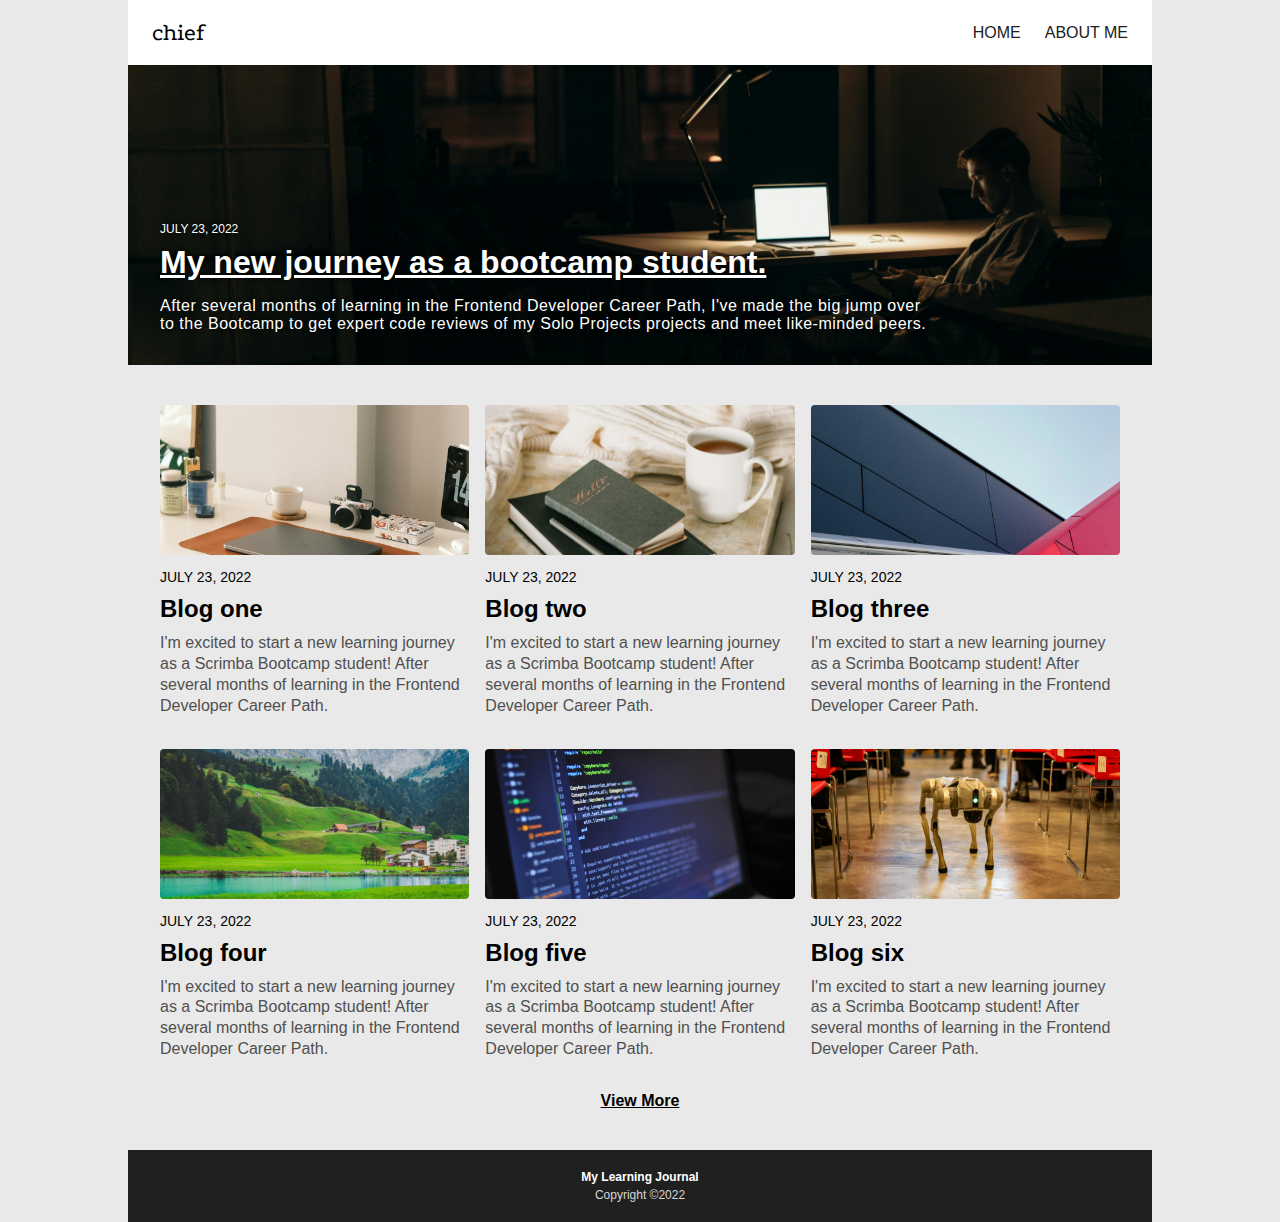
==== commit fd12da0b: "Added an underline to the heading to make it more obvious that it is a link, also made the hero-text" ====
--- a/index.html
+++ b/index.html
@@ -3,7 +3,7 @@
     <head>
         <meta name="viewport" content="width=device-width, initial-scale=1">
         <title>My Learning Journal</title>
-        <link rel="stylesheet" href="css/style.css">
+        <link rel="stylesheet" href="css/home.css">
         <!-- Google Fonts -->
         <link rel="preconnect" href="https://fonts.googleapis.com">
         <link rel="preconnect" href="https://fonts.gstatic.com" crossorigin>
--- a/css/home.css
+++ b/css/home.css
@@ -0,0 +1,227 @@
+*,
+*::before,
+*::after {
+    box-sizing: border-box;
+}
+
+html, 
+body {
+    font-family: 'Source Sans Pro', sans-serif;
+    margin: 0;
+    padding: 0;
+    
+    background-color:rgb(233, 233, 233);
+}
+
+nav {
+    display: flex;
+    gap: 1.5em;
+    text-transform: uppercase;
+}
+
+header {
+    display: flex;
+    justify-content: space-between;
+    align-items: center;
+    width: 100%;
+    padding: 1.2em 1.5em;
+
+    background-color: white;
+}
+
+nav > a {
+    text-decoration: none;
+    color: #202020;
+}
+
+.posts {
+    display: grid;
+    grid-template-columns: 1em 1fr 1em;
+    grid-template-areas:
+        ".... .... ...."
+        ".... blog1 ...."
+        ".... blog2 ...."
+        ".... blog3 ...."
+        ".... blog4 ...."
+        ".... blog5 ...."
+        ".... blog6 ...."
+        ".... viewM ...."
+        ".... .... ....";
+    gap: 1em 0;
+    padding: 1.5em 0;
+}
+
+footer {
+    width: 100%;
+    background-color: #202020;
+    color: white;
+    text-align: center;
+    align-content: center;
+    padding: 1.5em;
+    line-height: .5;
+}
+
+footer> * {
+    font-size: .75em;
+    margin: 0;
+}
+
+.copyright {
+    color: #D7D7D7;
+    margin-top: 1em;
+}
+ 
+.blog-post__one {
+    grid-area: blog1;
+}
+
+.blog-post__two {
+    grid-area: blog2;
+}
+
+.blog-post__three {
+    grid-area: blog3;
+}
+
+.blog-post__four {
+    grid-area: blog4;
+}
+
+.blog-post__five {
+    grid-area: blog5;
+}
+
+.blog-post__six {
+    grid-area: blog6;
+}
+
+.logo {
+    font-size: 1.5em;
+    font-family: "Podkova", serif;
+}
+
+.wrapper {
+    background: url("../images/home-office.jpg") no-repeat center;
+    background-size: cover;
+    width: 100%;
+    height: 300px;
+    padding: 1em;
+
+    display: flex;
+    flex-direction: column;
+    justify-content: flex-end;
+}
+
+.hero {
+    color: white;
+    text-shadow: 0px 0px 5px #000;
+}
+
+.hero-date {
+    font-size: .75em;
+    text-transform: uppercase;
+    margin: 0 0 8px 0;
+}
+
+.hero-heading {
+    margin: 0;
+    font-size: 2em;
+}
+
+.hero-heading > a {
+    color: white;
+}
+
+.blog-post {
+    font-family: "Roboto", sans-serif;
+}
+
+.blog-post--img__container {
+    width: 100%;
+    height: 200px;
+    display: flex;
+    align-items: center;
+    justify-content: center;
+}
+
+.blog-post__image {
+    border-radius: 4px;
+    width: 100%;
+    height: 100%;
+    object-fit: cover;
+}
+
+.blog-post__heading {
+    margin: .417em 0;
+    font-size: 1.5em;
+}
+
+.blog-post__date {
+    margin-bottom: 0;
+    text-transform: uppercase;
+    font-size: .875em;
+}
+
+.blog-post__text {
+    margin-top: 0;
+    line-height: 1.3;
+    letter-spacing: .3;
+    color: #505050;
+}
+
+.view-more {
+    grid-area: viewM;
+    text-align: center;
+    font-weight: bold;
+    text-decoration: underline;
+    margin: 0;
+}
+
+@media (min-width: 768px) {
+    .wrapper {
+        padding: 2em;
+    }
+
+    .hero-text {
+        letter-spacing: .5px;
+        margin-bottom: 0;
+    }
+
+    .posts {
+        display: grid;
+        grid-template-columns: 1em repeat(3, 1fr) 1em;
+        grid-template-areas:
+        ".... .... .... .... ...."
+        ".... blog1 blog2 blog3 ...."
+        ".... blog4 blog5 blog6 ...."
+        ".... .... viewM .... ...."
+        ".... .... .... .... ....";
+        gap: 1em;
+    }
+
+    .blog-post--img__container {
+        width: 100%;
+        height: 150px;
+        display: flex;
+        align-items: center;
+        justify-content: center;
+    }
+    
+    .blog-post__image {
+        border-radius: 4px;
+        width: 100%;
+        height: 100%;
+        object-fit: cover;
+    }
+}
+
+@media (min-width: 1024px) {
+    body {
+        max-width: 1024px;
+        margin: 0 auto;
+    }
+
+    .hero-text {
+        width: 80%;
+    }
+}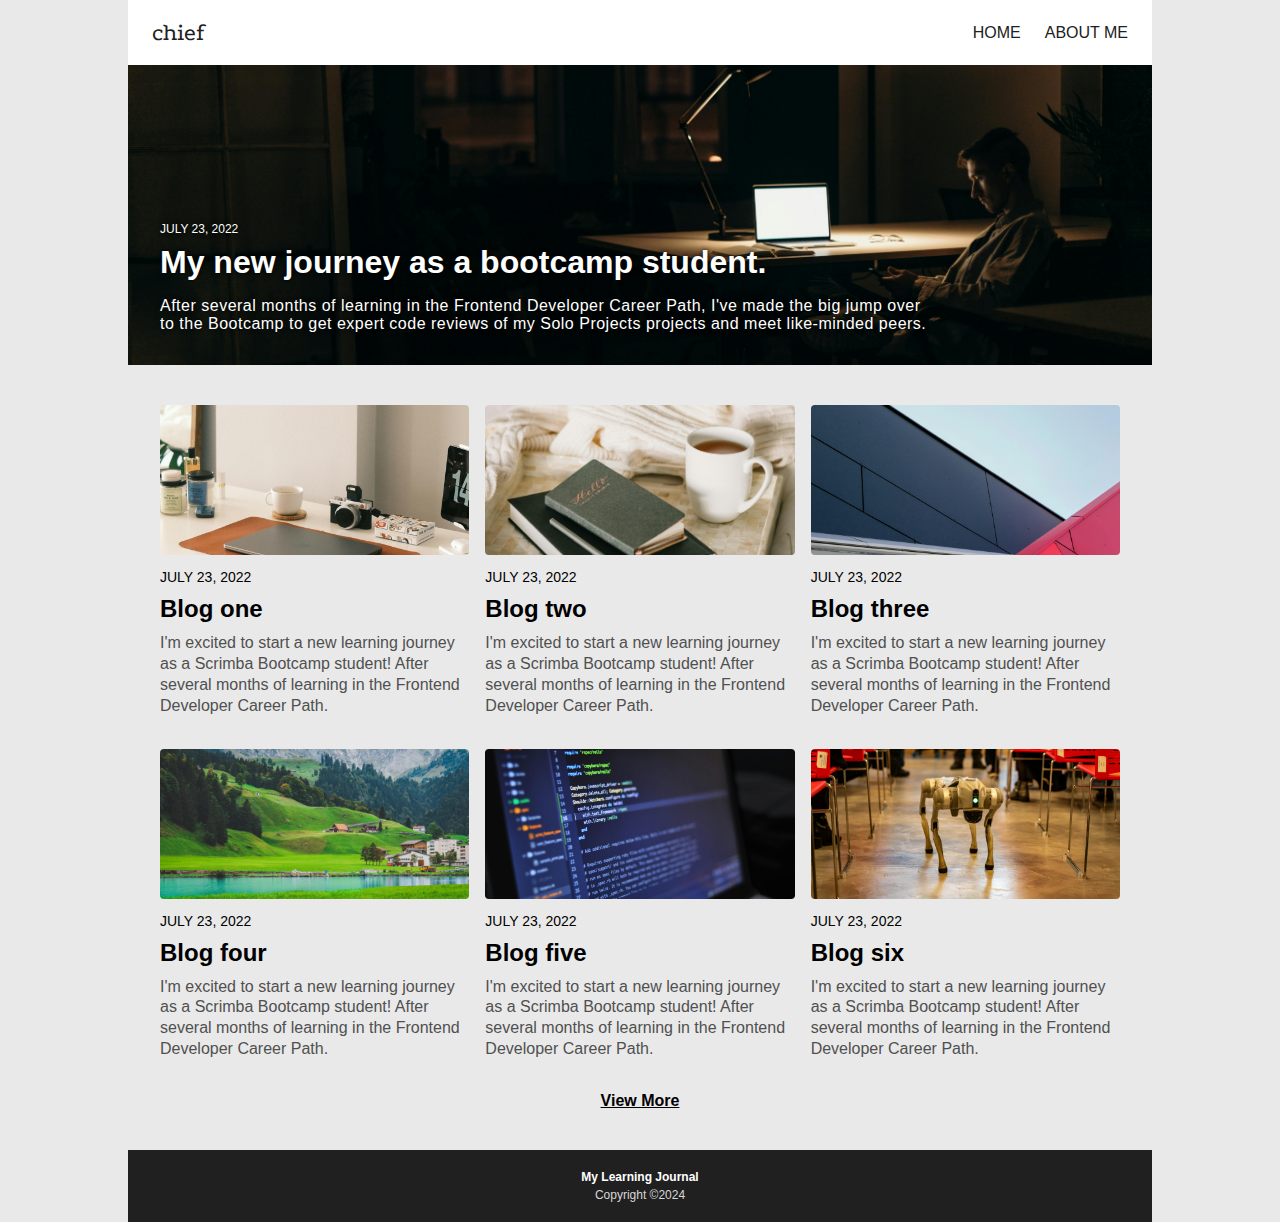
==== commit 47d3e7f3: "Changed the CSS for the aboutMe page on tablet screens, changed the date on the footer back to 2024 " ====
--- a/index.html
+++ b/index.html
@@ -11,7 +11,7 @@
     </head>  
     <body>
         <header>
-            <div class="logo">chief</div>
+            <a href="index.html"><div class="logo">chief</div></a>
             <span>
                 <nav>
                     <a href="index.html"><div class="home">home</div></a>
@@ -67,7 +67,7 @@
         </main>
         <footer>
             <h4>My Learning Journal</h4>
-            <p class="copyright">Copyright &copy2022</p>
+            <p class="copyright">Copyright &copy2024</p>
         </footer>
     </body>
 </html>--- a/css/home.css
+++ b/css/home.css
@@ -29,10 +29,11 @@
     background-color: white;
 }
 
-nav > a {
+a {
     text-decoration: none;
     color: #202020;
 }
+
 
 .posts {
     display: grid;
